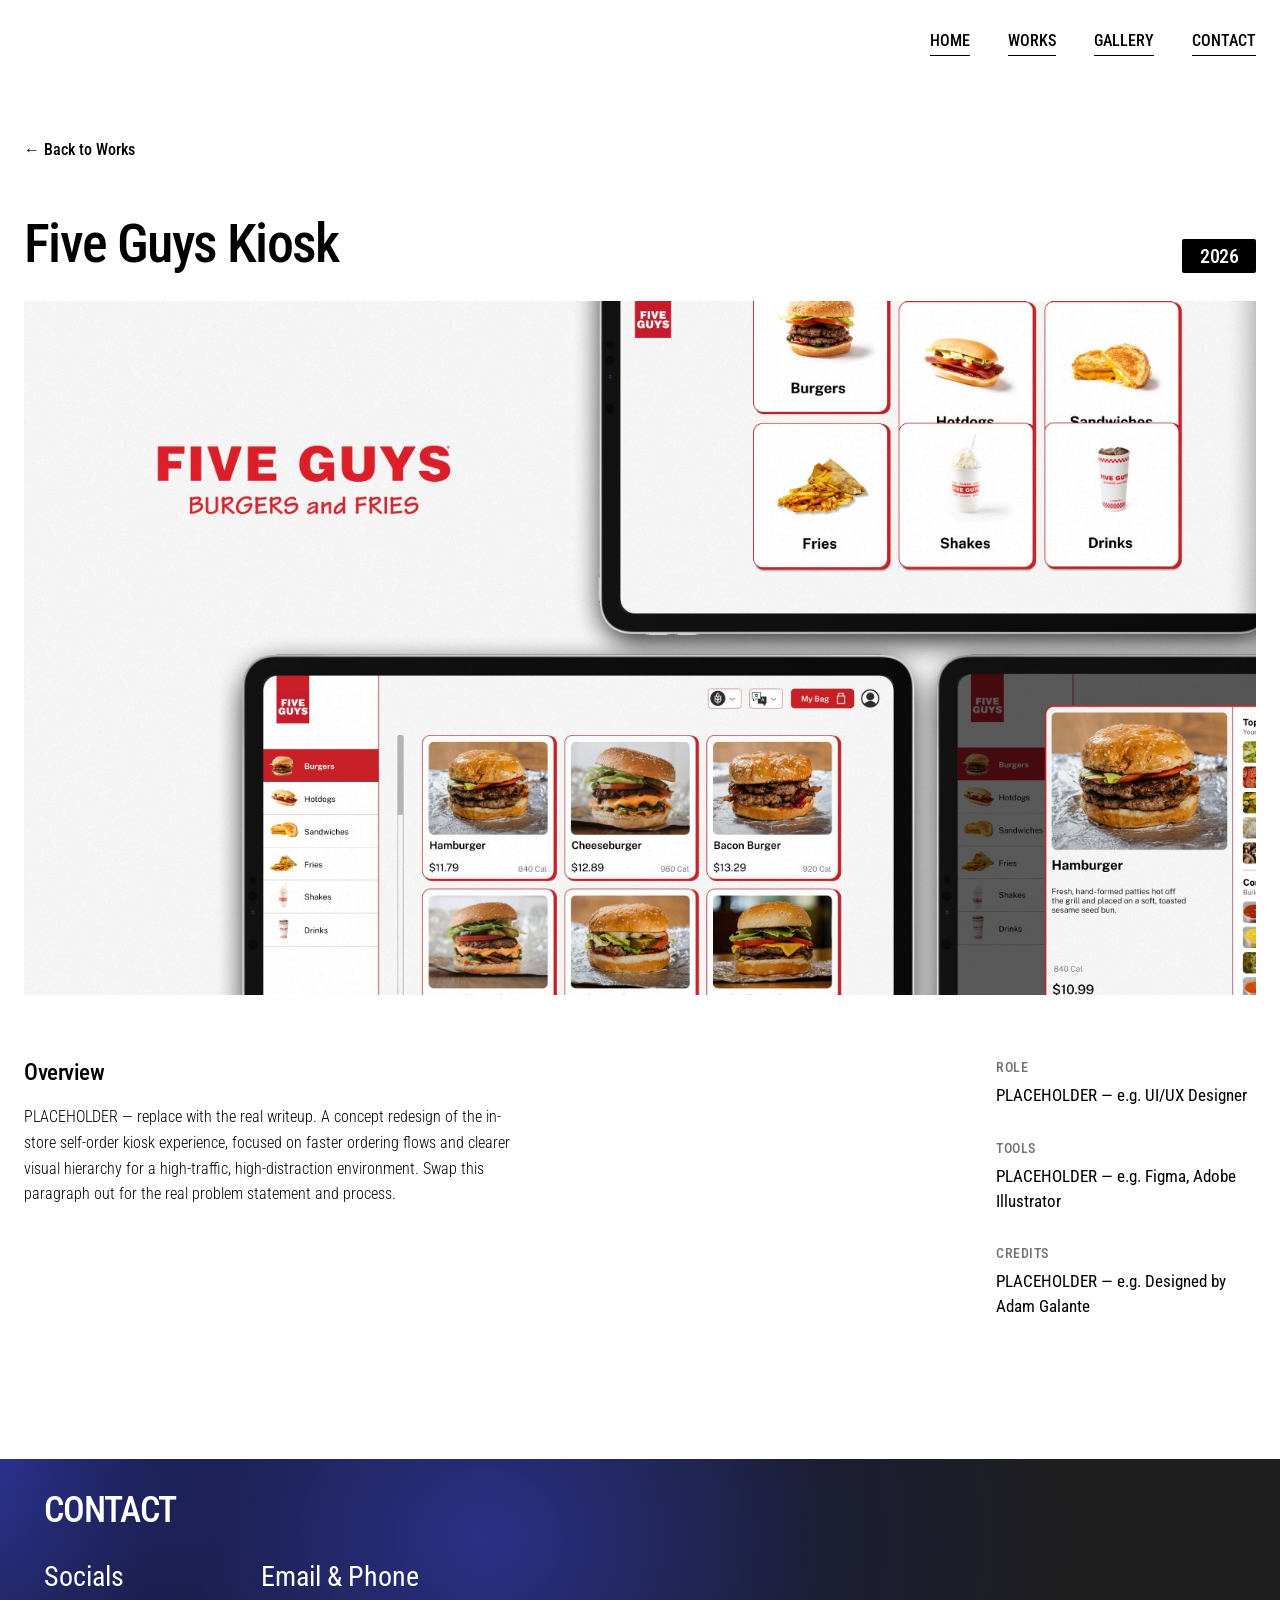
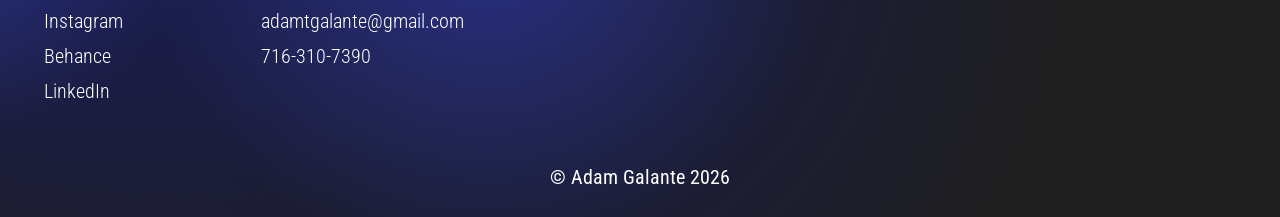
==== projects/five-guys-kiosk.html @ 669edb92 "Add individual case study pages for each project, linked from the work cards" ====
<!DOCTYPE html>
<html lang="en">
<head>
<meta charset="UTF-8">
<meta name="viewport" content="width=device-width, initial-scale=1.0">
<title>Five Guys Kiosk — Adam Galante</title>
<meta name="description" content="A self-order kiosk interface concept for Five Guys by Adam Galante.">
<link rel="stylesheet" href="../assets/css/project.css">
</head>
<body>

<nav class="site-nav" id="siteNav">
  <ul>
    <li><a href="../index.html#home">Home</a></li>
    <li><a href="../index.html#works">Works</a></li>
    <li><a href="../index.html#gallery">Gallery</a></li>
    <li><a href="../index.html#contact">Contact</a></li>
  </ul>
</nav>

<main class="project">
  <div class="project-inner">

    <a class="project-back" href="../index.html#works">&larr; Back to Works</a>

    <header class="project-head">
      <h1 class="project-title">Five Guys Kiosk</h1>
      <span class="project-year">2026</span>
    </header>

    <div class="project-hero">
      <img src="../assets/images/five-guys-kiosk.jpg" alt="Five Guys ordering kiosk interface" width="1604" height="902">
    </div>

    <div class="project-body">
      <section class="project-col project-col--main">
        <h2>Overview</h2>
        <p>PLACEHOLDER — replace with the real writeup. A concept redesign of the in-store self-order kiosk experience, focused on faster ordering flows and clearer visual hierarchy for a high-traffic, high-distraction environment. Swap this paragraph out for the real problem statement and process.</p>
      </section>
      <aside class="project-col project-col--side">
        <div class="project-fact">
          <h3>Role</h3>
          <p>PLACEHOLDER — e.g. UI/UX Designer</p>
        </div>
        <div class="project-fact">
          <h3>Tools</h3>
          <p>PLACEHOLDER — e.g. Figma, Adobe Illustrator</p>
        </div>
        <div class="project-fact">
          <h3>Credits</h3>
          <p>PLACEHOLDER — e.g. Designed by Adam Galante</p>
        </div>
      </aside>
    </div>

  </div>
</main>

<!-- ---------------- CONTACT ---------------- -->
<footer class="footer" id="contact">
  <div class="footer-inner">
    <h2>CONTACT</h2>
    <div class="footer-cols">
      <div class="footer-col">
        <h3>Socials</h3>
        <ul>
          <li><a href="#" target="_blank" rel="noopener">Instagram</a></li>
          <li><a href="#" target="_blank" rel="noopener">Behance</a></li>
          <li><a href="#" target="_blank" rel="noopener">LinkedIn</a></li>
        </ul>
      </div>
      <div class="footer-col">
        <h3>Email &amp; Phone</h3>
        <ul>
          <li><a href="mailto:adamtgalante@gmail.com">adamtgalante@gmail.com</a></li>
          <li><a href="tel:+17163107390">716-310-7390</a></li>
        </ul>
      </div>
    </div>
    <p class="footer-copy">© Adam Galante 2026</p>
  </div>
</footer>

</body>
</html>
---- assets/css/project.css ----
/* Roboto Condensed, self-hosted (no external requests, works offline) */
@font-face{
  font-family:"Roboto Condensed";font-style:normal;font-weight:300;font-display:swap;
  src:url("../fonts/roboto-condensed-latin-300-normal.woff2") format("woff2");
}
@font-face{
  font-family:"Roboto Condensed";font-style:normal;font-weight:400;font-display:swap;
  src:url("../fonts/roboto-condensed-latin-400-normal.woff2") format("woff2");
}
@font-face{
  font-family:"Roboto Condensed";font-style:italic;font-weight:400;font-display:swap;
  src:url("../fonts/roboto-condensed-latin-400-italic.woff2") format("woff2");
}
@font-face{
  font-family:"Roboto Condensed";font-style:normal;font-weight:500;font-display:swap;
  src:url("../fonts/roboto-condensed-latin-500-normal.woff2") format("woff2");
}

/* ============================================================
   Adam Galante — Portfolio V2 — PROJECT PAGES
   Shares the homepage's tokens, nav and footer styling, but
   deliberately skips the scroll-scrubbed reveal/z-space machinery
   in index.html — a single case study page doesn't need it, just
   a calm fade-in on load.
   ============================================================ */

:root{
  --canvas:1440px;
  --gutter:24px;
  --content:1392px;
  --black:#000000;
  --white:#ffffff;
  --ink:#000000;
  --footer-base:#1f1f1f;
}

*{box-sizing:border-box;}
html{scroll-behavior:smooth;}
body{
  margin:0;
  background:var(--white);
  color:var(--ink);
  font-family:"Roboto Condensed","Arial Narrow",Arial,sans-serif;
  font-weight:400;
  -webkit-font-smoothing:antialiased;
}
img{display:block;max-width:100%;}
a{color:inherit;text-decoration:none;}

/* ============================================================
   NAV — same fixed nav as the homepage, but always dark text:
   project pages are white top-to-bottom, so there's no light/dark
   backdrop to invert against.
   ============================================================ */
.site-nav{
  position:fixed;
  top:0;left:0;right:0;
  z-index:120;
  display:flex;
  justify-content:flex-end;
  padding:33px var(--gutter) 0;
}
.site-nav ul{
  display:flex;
  gap:38px;
  list-style:none;
  margin:0;padding:0;
}
.site-nav a{
  display:block;
  font-size:16px;
  font-weight:500;
  line-height:1;
  text-transform:uppercase;
  color:var(--ink);
  padding-bottom:6px;
  border-bottom:1px solid currentColor;
  transition:opacity .2s ease;
}
.site-nav a:hover{opacity:.65;}

/* ============================================================
   PROJECT — the case study layout itself
   ============================================================ */
.project{
  max-width:var(--canvas);
  margin:0 auto;
  padding:140px var(--gutter) 0;
}
.project-inner{max-width:var(--content);margin:0 auto;}

.project-back{
  display:inline-flex;
  align-items:center;
  gap:8px;
  font-size:16px;
  font-weight:500;
  margin-bottom:56px;
  opacity:.7;
  transition:opacity .2s ease;
}
.project-back:hover{opacity:1;}

.project-head{
  display:flex;
  align-items:flex-end;
  justify-content:space-between;
  gap:24px;
  margin-bottom:28px;
}
.project-title{
  margin:0;
  font-size:clamp(32px,4.2vw,60px);
  font-weight:500;
  letter-spacing:-.03em;
  line-height:1.08;
}
.project-year{
  flex:none;
  display:inline-flex;
  align-items:center;
  justify-content:center;
  min-width:72px;
  height:34px;
  padding:0 18px;
  border-radius:2px;
  background:var(--black);
  color:var(--white);
  font-size:20px;
  font-weight:500;
  letter-spacing:-.03em;
  line-height:1;
}

.project-hero{
  position:relative;
  aspect-ratio:802 / 452;
  overflow:hidden;
  background:#d8d8d8;
  margin-bottom:64px;
}
.project-hero img{width:100%;height:100%;object-fit:cover;}

.project-body{
  display:flex;
  gap:80px;
  padding-bottom:140px;
}
.project-col--main{flex:1 1 auto;min-width:0;}
.project-col--main h2{
  margin:0 0 18px;
  font-size:clamp(20px,1.8vw,26px);
  font-weight:500;
  letter-spacing:-.02em;
}
.project-col--main p{
  margin:0;
  font-size:clamp(16px,1.25vw,19px);
  font-weight:300;
  line-height:1.6;
  max-width:62ch;
}
.project-col--side{
  flex:none;
  width:260px;
  display:flex;
  flex-direction:column;
  gap:32px;
}
.project-fact h3{
  margin:0 0 8px;
  font-size:14px;
  font-weight:500;
  text-transform:uppercase;
  letter-spacing:.04em;
  opacity:.55;
}
.project-fact p{
  margin:0;
  font-size:17px;
  font-weight:400;
  line-height:1.45;
}

/* calm fade-up on load, not the homepage's scroll-scrubbed system —
   a single static page doesn't need scroll-driven motion */
.project-back,.project-head,.project-hero,.project-body{
  opacity:0;
  animation:projectIn .7s cubic-bezier(.16,.84,.44,1) forwards;
}
.project-back{animation-delay:.05s;}
.project-head{animation-delay:.12s;}
.project-hero{animation-delay:.18s;}
.project-body{animation-delay:.26s;}
@keyframes projectIn{
  from{opacity:0;transform:translateY(18px);}
  to{opacity:1;transform:translateY(0);}
}
@media (prefers-reduced-motion:reduce){
  .project-back,.project-head,.project-hero,.project-body{
    animation:none;opacity:1;
  }
}

/* ============================================================
   FOOTER — identical to the homepage's
   ============================================================ */
.footer{
  position:relative;
  overflow:hidden;
  min-height:358px;
  background:var(--footer-base);
  color:var(--white);
}
.footer::before{
  content:"";
  position:absolute;
  inset:0;
  background:
    radial-gradient(60% 200% at 38% 22%,
      rgba(45,55,175,.72) 0%, rgba(21,26,90,.34) 45%, rgba(0,0,0,0) 78%),
    radial-gradient(52% 170% at -5% 0%,
      rgba(52,64,196,.85) 0%, rgba(24,29,102,.40) 45%, rgba(0,0,0,0) 80%);
}
.footer-inner{
  position:relative;
  max-width:var(--canvas);
  margin:0 auto;
  padding:31px 44px 27px;
}
.footer h2{
  margin:0 0 29px;
  font-size:clamp(28px,2.78vw,40px);
  font-weight:500;
  letter-spacing:-.03em;
  line-height:1.175;
}
.footer-cols{
  display:flex;
  gap:0;
  margin-bottom:57px;
}
.footer-col{width:217px;}
.footer-col:last-child{width:auto;}
.footer-col h3{
  margin:0 0 10px;
  font-size:clamp(22px,2.22vw,32px);
  font-weight:400;
  line-height:1.19;
}
.footer-col ul{list-style:none;margin:0;padding:0;}
.footer-col li{
  font-size:20px;
  font-weight:300;
  line-height:35px;
}
.footer-col a{transition:opacity .2s ease;}
.footer-col a:hover{opacity:.65;}
.footer-copy{
  margin:0;
  text-align:center;
  font-size:20px;
  font-weight:400;
  line-height:1.15;
}

@media (max-width:900px){
  .project{padding-top:110px;}
  .project-body{flex-direction:column;gap:36px;padding-bottom:80px;}
  .project-col--side{width:auto;flex-direction:row;flex-wrap:wrap;gap:24px 40px;}
  .site-nav{padding:20px 16px 0;}
  .site-nav ul{gap:20px;}
  .site-nav a{font-size:12px;padding-bottom:4px;}
  .footer-inner{padding:28px 20px 24px;}
  .footer-cols{flex-wrap:wrap;gap:32px;margin-bottom:36px;}
  .footer-col,.footer-col:last-child{width:auto;}
  .footer-col li{font-size:17px;line-height:30px;}
  .footer-copy{font-size:16px;}
}
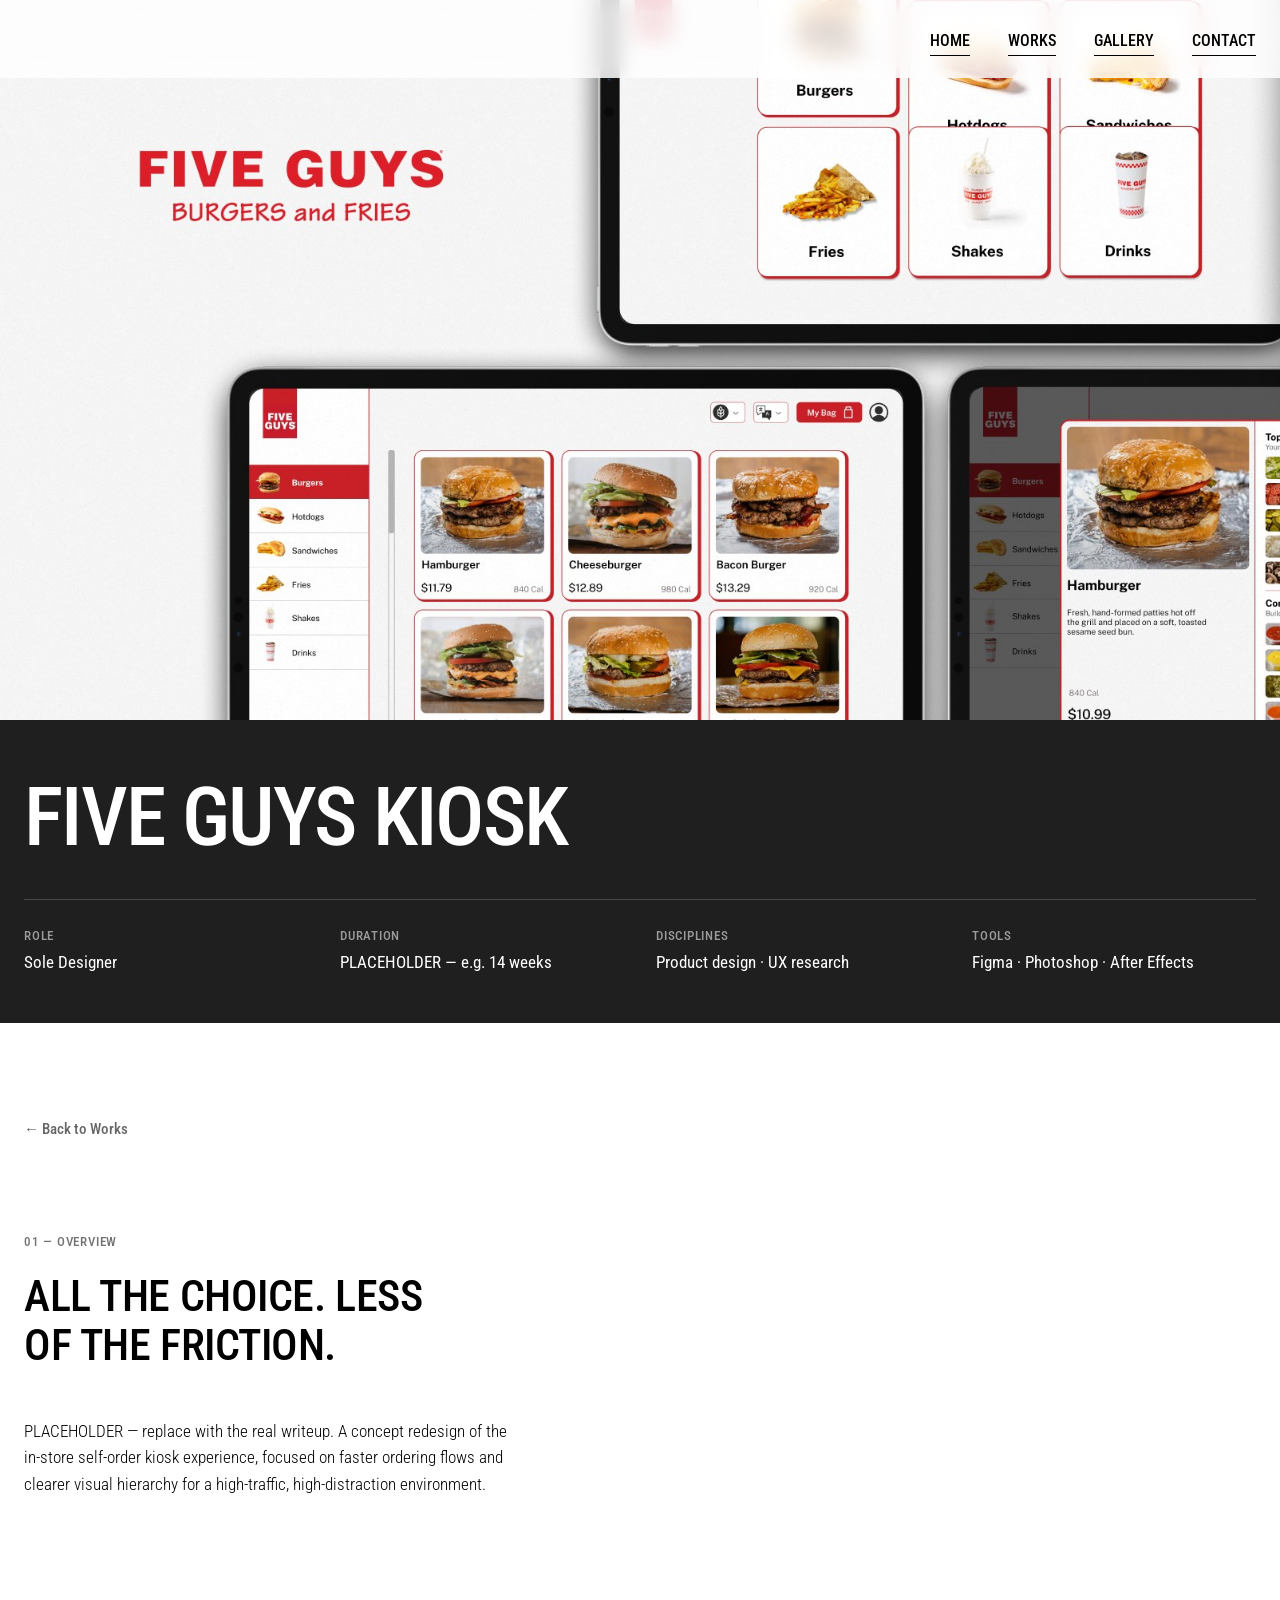
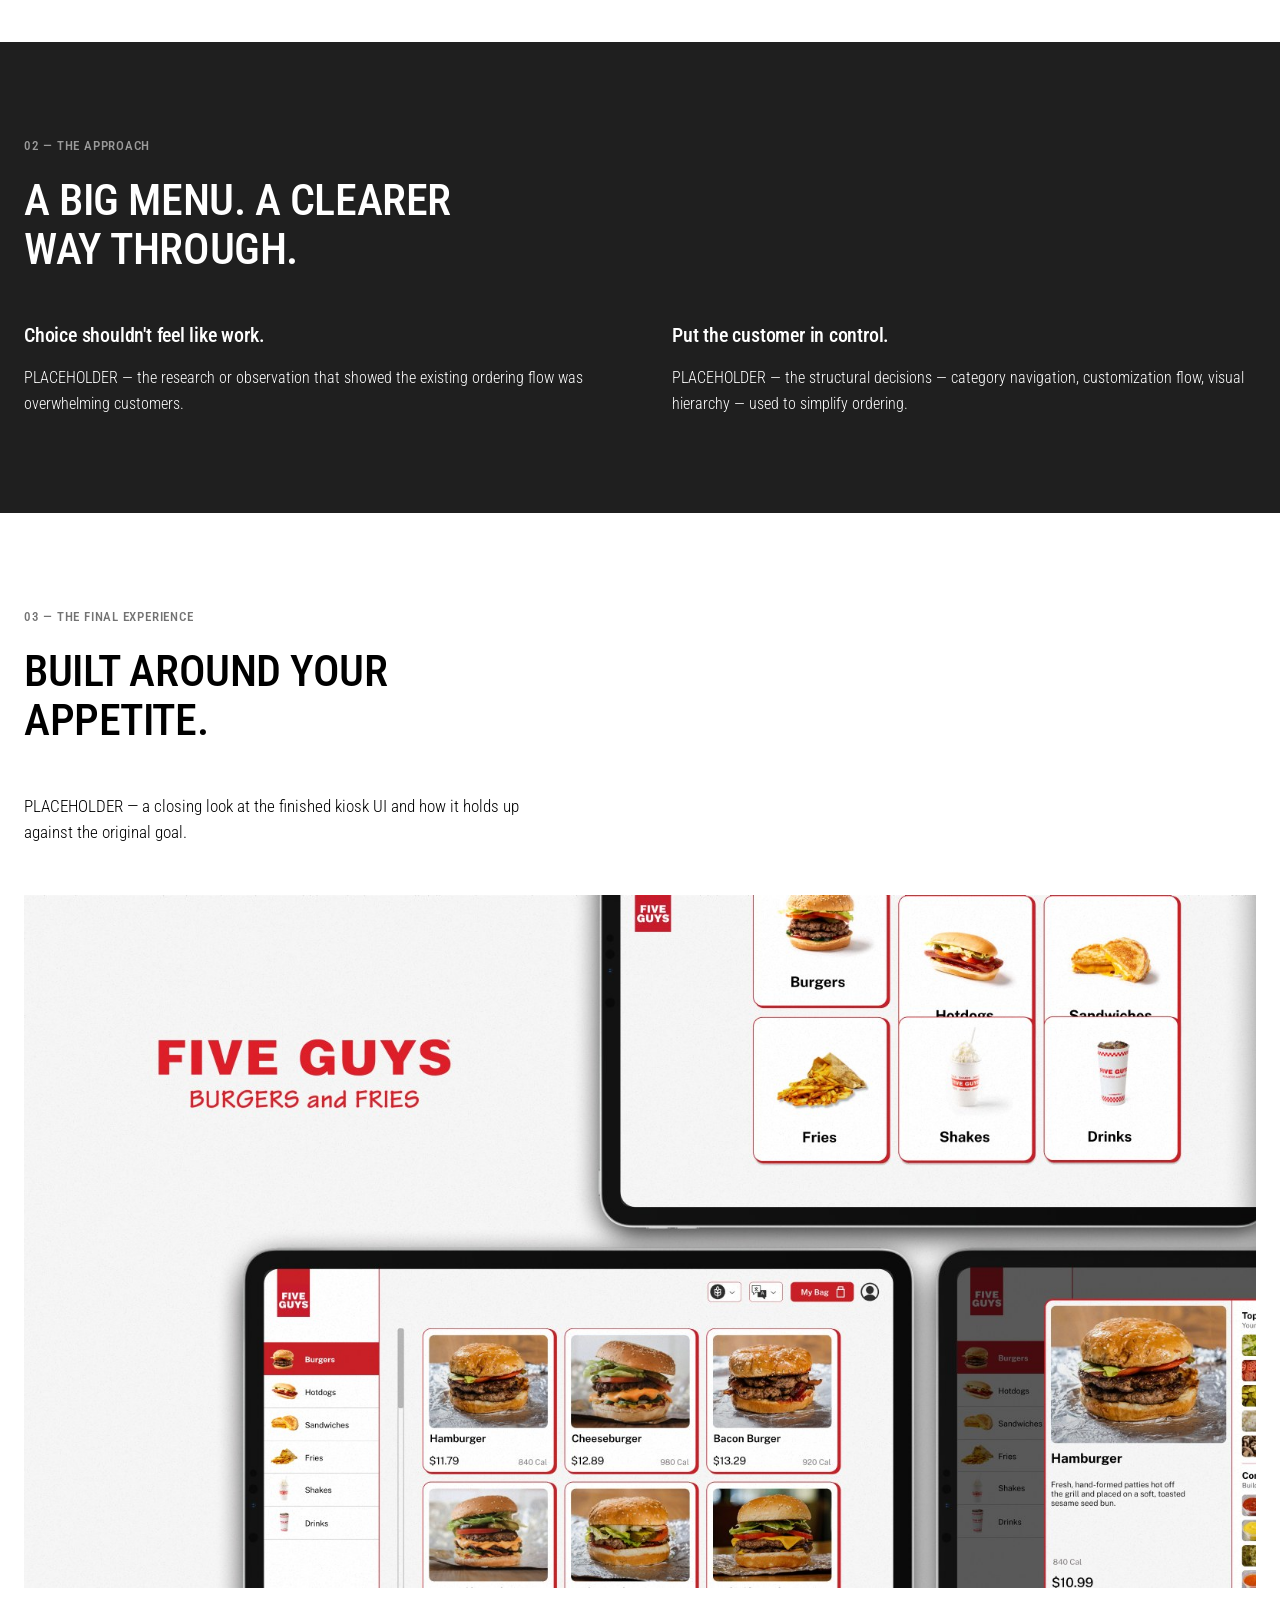
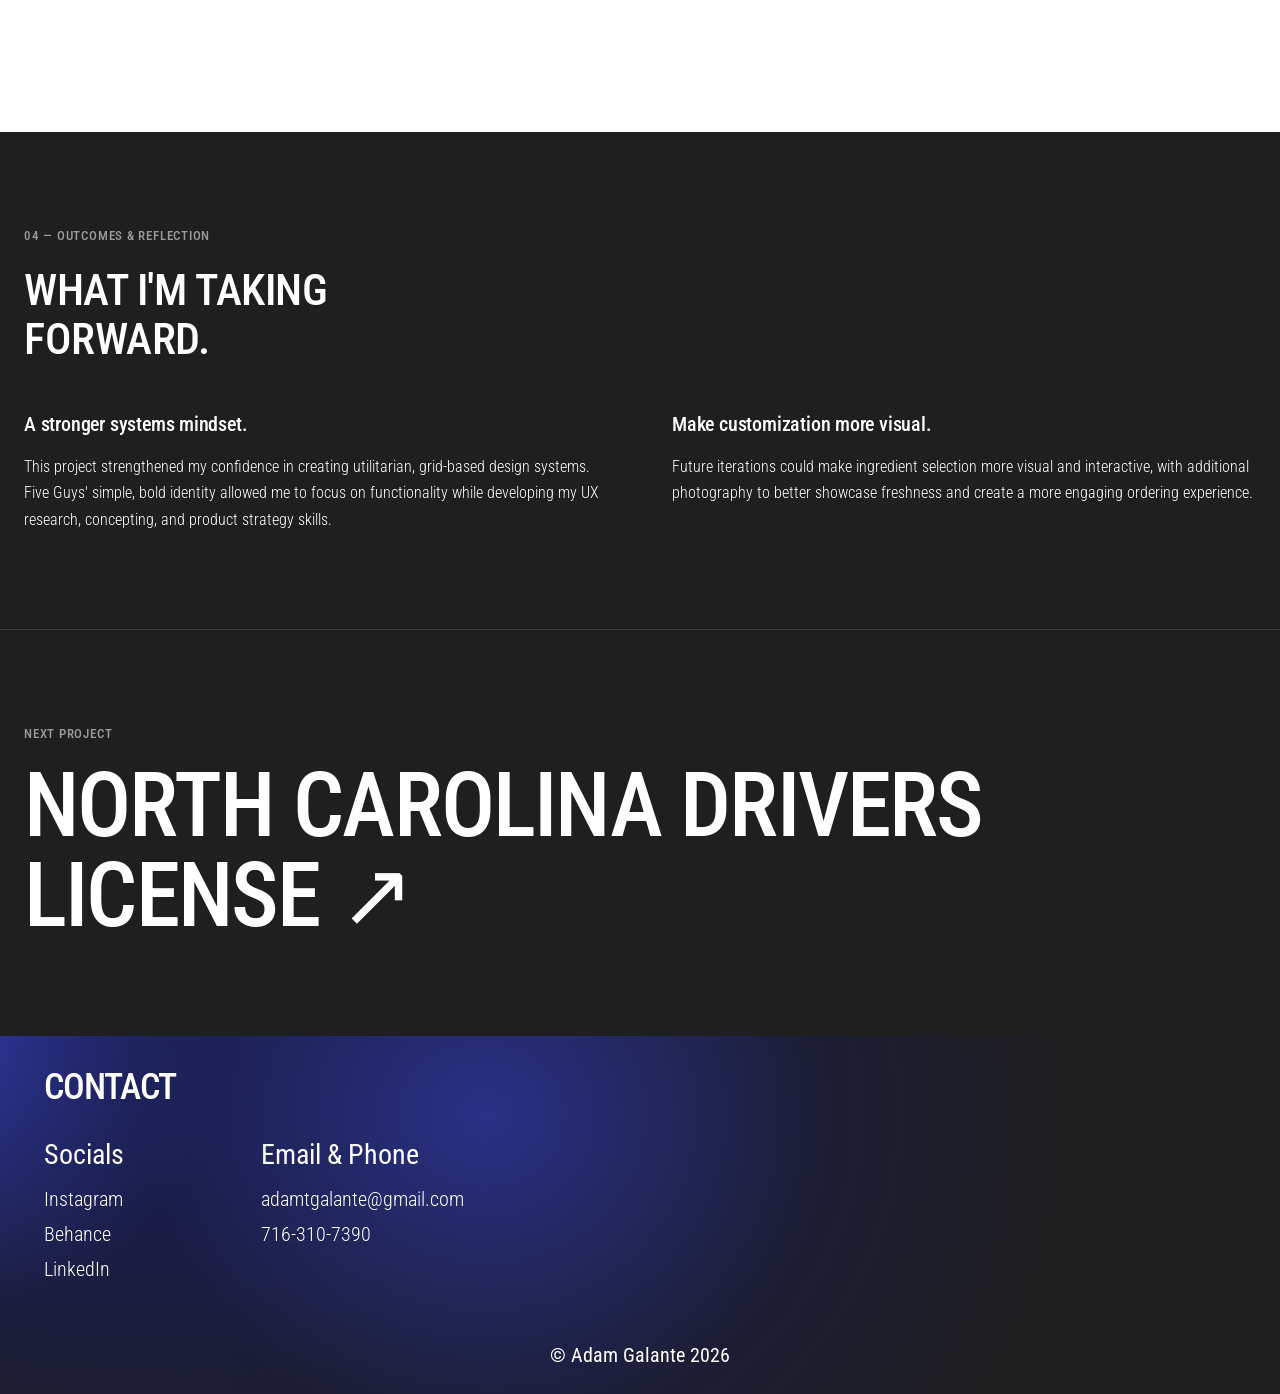
==== commit 27a2203e: "Redesign project case-study pages from Figma reference frames Combine the full-bleed image-into-dark" ====
--- a/projects/five-guys-kiosk.html
+++ b/projects/five-guys-kiosk.html
@@ -18,42 +18,90 @@
   </ul>
 </nav>
 
-<main class="project">
-  <div class="project-inner">
+<main>
 
-    <a class="project-back" href="../index.html#works">&larr; Back to Works</a>
+  <div class="project-open-media">
+    <img src="../assets/images/five-guys-kiosk.jpg" alt="Five Guys ordering kiosk interface" width="1604" height="902">
+  </div>
 
-    <header class="project-head">
+  <div class="project-open-band">
+    <div class="project-open-inner">
       <h1 class="project-title">Five Guys Kiosk</h1>
-      <span class="project-year">2026</span>
-    </header>
+      <div class="project-facts">
+        <div class="project-fact"><h3>Role</h3><p>Sole Designer</p></div>
+        <div class="project-fact"><h3>Duration</h3><p>PLACEHOLDER — e.g. 14 weeks</p></div>
+        <div class="project-fact"><h3>Disciplines</h3><p>Product design · UX research</p></div>
+        <div class="project-fact"><h3>Tools</h3><p>Figma · Photoshop · After Effects</p></div>
+      </div>
+    </div>
+  </div>
 
-    <div class="project-hero">
-      <img src="../assets/images/five-guys-kiosk.jpg" alt="Five Guys ordering kiosk interface" width="1604" height="902">
+  <section class="project-section">
+    <div class="project-section-inner">
+      <a class="project-back" href="../index.html#works">&larr; Back to Works</a>
     </div>
+  </section>
 
-    <div class="project-body">
-      <section class="project-col project-col--main">
-        <h2>Overview</h2>
-        <p>PLACEHOLDER — replace with the real writeup. A concept redesign of the in-store self-order kiosk experience, focused on faster ordering flows and clearer visual hierarchy for a high-traffic, high-distraction environment. Swap this paragraph out for the real problem statement and process.</p>
-      </section>
-      <aside class="project-col project-col--side">
-        <div class="project-fact">
-          <h3>Role</h3>
-          <p>PLACEHOLDER — e.g. UI/UX Designer</p>
+  <section class="project-section" style="padding-top:0;">
+    <div class="project-section-inner">
+      <span class="project-label">01 — Overview</span>
+      <h2 class="project-heading">ALL THE CHOICE. LESS OF THE FRICTION.</h2>
+      <p class="project-lede">PLACEHOLDER — replace with the real writeup. A concept redesign of the in-store self-order kiosk experience, focused on faster ordering flows and clearer visual hierarchy for a high-traffic, high-distraction environment.</p>
+    </div>
+  </section>
+
+  <section class="project-section project-section--dark">
+    <div class="project-section-inner">
+      <span class="project-label">02 — The Approach</span>
+      <h2 class="project-heading">A BIG MENU. A CLEARER WAY THROUGH.</h2>
+      <div class="project-twocol">
+        <div>
+          <h3>Choice shouldn't feel like work.</h3>
+          <p>PLACEHOLDER — the research or observation that showed the existing ordering flow was overwhelming customers.</p>
         </div>
-        <div class="project-fact">
-          <h3>Tools</h3>
-          <p>PLACEHOLDER — e.g. Figma, Adobe Illustrator</p>
+        <div>
+          <h3>Put the customer in control.</h3>
+          <p>PLACEHOLDER — the structural decisions — category navigation, customization flow, visual hierarchy — used to simplify ordering.</p>
         </div>
-        <div class="project-fact">
-          <h3>Credits</h3>
-          <p>PLACEHOLDER — e.g. Designed by Adam Galante</p>
+      </div>
+    </div>
+  </section>
+
+  <section class="project-section">
+    <div class="project-section-inner">
+      <span class="project-label">03 — The Final Experience</span>
+      <h2 class="project-heading">BUILT AROUND YOUR APPETITE.</h2>
+      <p class="project-lede">PLACEHOLDER — a closing look at the finished kiosk UI and how it holds up against the original goal.</p>
+      <div class="project-media">
+        <img src="../assets/images/five-guys-kiosk.jpg" alt="Five Guys ordering kiosk interface" width="1604" height="902" loading="lazy">
+      </div>
+    </div>
+  </section>
+
+  <section class="project-section project-section--dark">
+    <div class="project-section-inner">
+      <span class="project-label">04 — Outcomes &amp; Reflection</span>
+      <h2 class="project-heading">WHAT I'M TAKING FORWARD.</h2>
+      <div class="project-twocol">
+        <div>
+          <h3>A stronger systems mindset.</h3>
+          <p>This project strengthened my confidence in creating utilitarian, grid-based design systems. Five Guys' simple, bold identity allowed me to focus on functionality while developing my UX research, concepting, and product strategy skills.</p>
         </div>
-      </aside>
+        <div>
+          <h3>Make customization more visual.</h3>
+          <p>Future iterations could make ingredient selection more visual and interactive, with additional photography to better showcase freshness and create a more engaging ordering experience.</p>
+        </div>
+      </div>
     </div>
+  </section>
 
-  </div>
+  <a class="project-next" href="nc-drivers-license.html">
+    <div class="project-next-inner">
+      <span class="project-next-label">Next Project</span>
+      <h2 class="project-next-title">North Carolina Drivers License</h2>
+    </div>
+  </a>
+
 </main>
 
 <!-- ---------------- CONTACT ---------------- -->
--- a/assets/css/project.css
+++ b/assets/css/project.css
@@ -18,10 +18,19 @@
 
 /* ============================================================
    Adam Galante — Portfolio V2 — PROJECT PAGES
-   Shares the homepage's tokens, nav and footer styling, but
-   deliberately skips the scroll-scrubbed reveal/z-space machinery
-   in index.html — a single case study page doesn't need it, just
-   a calm fade-in on load.
+
+   Rebuilt from two Figma case-study frames: the full-bleed
+   image-into-dark-title-band "opening" from the "Five Guys Case
+   Study" frame, and the numbered, alternating light/dark section
+   rhythm ("01 — THE CHALLENGE", hairlines, two-column problem /
+   response, a closing "next project" link) from the
+   "Five Guys — Portfolio Case Study / Desktop" frame. Typography
+   and color stay on the homepage's own tokens (--ink/--white/
+   --footer-base, Roboto Condensed) rather than the Figma file's,
+   so these read as part of the same site instead of a pasted-in
+   template. Reserves the homepage's italic wordmark treatment for
+   the homepage alone — these use the same bold condensed upright
+   style the rest of the site already uses for work-title/work-year.
    ============================================================ */
 
 :root{
@@ -48,9 +57,9 @@
 a{color:inherit;text-decoration:none;}
 
 /* ============================================================
-   NAV — same fixed nav as the homepage, but always dark text:
-   project pages are white top-to-bottom, so there's no light/dark
-   backdrop to invert against.
+   NAV — same fixed nav as the homepage. A frosted backdrop keeps
+   it legible over the full-bleed opening image, whatever's in it,
+   without needing to invert per-page.
    ============================================================ */
 .site-nav{
   position:fixed;
@@ -58,7 +67,10 @@
   z-index:120;
   display:flex;
   justify-content:flex-end;
-  padding:33px var(--gutter) 0;
+  padding:33px var(--gutter) 22px;
+  background:rgba(255,255,255,.82);
+  backdrop-filter:blur(10px);
+  -webkit-backdrop-filter:blur(10px);
 }
 .site-nav ul{
   display:flex;
@@ -80,126 +92,175 @@
 .site-nav a:hover{opacity:.65;}
 
 /* ============================================================
-   PROJECT — the case study layout itself
-   ============================================================ */
-.project{
-  max-width:var(--canvas);
+   OPENING — full-bleed hero image straight into a dark title +
+   facts band, no gutter, no gap between them. Borrowed from the
+   "Five Guys Case Study" frame's opening treatment.
+   ============================================================ */
+.project-open-media{
+  position:relative;
+  width:100vw;
+  margin-left:calc(-50vw + 50%);
+  aspect-ratio:1604 / 902;
+  overflow:hidden;
+  background:#d8d8d8;
+}
+.project-open-media img{width:100%;height:100%;object-fit:cover;}
+
+.project-open-band{
+  width:100vw;
+  margin-left:calc(-50vw + 50%);
+  background:var(--footer-base);
+  color:var(--white);
+  padding:56px var(--gutter) 48px;
+}
+.project-open-inner{
+  max-width:var(--content);
   margin:0 auto;
-  padding:140px var(--gutter) 0;
-}
-.project-inner{max-width:var(--content);margin:0 auto;}
+}
+.project-title{
+  margin:0 0 40px;
+  font-size:clamp(40px,6.4vw,92px);
+  font-weight:500;
+  text-transform:uppercase;
+  letter-spacing:-.02em;
+  line-height:1.02;
+}
+.project-facts{
+  display:grid;
+  grid-template-columns:repeat(4,1fr);
+  gap:24px 32px;
+  padding-top:28px;
+  border-top:1px solid rgba(255,255,255,.18);
+}
+.project-fact h3{
+  margin:0 0 8px;
+  font-size:13px;
+  font-weight:500;
+  text-transform:uppercase;
+  letter-spacing:.06em;
+  opacity:.55;
+}
+.project-fact p{
+  margin:0;
+  font-size:17px;
+  font-weight:400;
+  line-height:1.4;
+}
+
+/* ============================================================
+   SECTIONS — numbered label, big headline, hairline rule,
+   alternating white / dark backgrounds for the same editorial
+   rhythm the site already has (dark hero, white cards, dark
+   footer) rather than one flat page.
+   ============================================================ */
+.project-section{
+  padding:96px var(--gutter);
+}
+.project-section--dark{
+  background:var(--footer-base);
+  color:var(--white);
+}
+.project-section-inner{
+  max-width:var(--content);
+  margin:0 auto;
+}
+.project-label{
+  display:block;
+  margin-bottom:24px;
+  font-size:13px;
+  font-weight:500;
+  text-transform:uppercase;
+  letter-spacing:.06em;
+  opacity:.55;
+}
+.project-heading{
+  margin:0 0 48px;
+  font-size:clamp(28px,3.4vw,48px);
+  font-weight:500;
+  text-transform:uppercase;
+  letter-spacing:-.01em;
+  line-height:1.12;
+  max-width:20ch;
+}
+.project-lede{
+  margin:0 0 48px;
+  font-size:clamp(16px,1.3vw,19px);
+  font-weight:300;
+  line-height:1.6;
+  max-width:62ch;
+}
+.project-twocol{
+  display:grid;
+  grid-template-columns:1fr 1fr;
+  gap:64px;
+}
+.project-twocol h3{
+  margin:0 0 16px;
+  font-size:clamp(19px,1.6vw,24px);
+  font-weight:500;
+  letter-spacing:-.01em;
+  line-height:1.25;
+}
+.project-twocol p{
+  margin:0;
+  font-size:16px;
+  font-weight:300;
+  line-height:1.65;
+}
+
+.project-media{
+  position:relative;
+  aspect-ratio:1604 / 902;
+  overflow:hidden;
+  background:#d8d8d8;
+  margin-bottom:48px;
+}
+.project-media img{width:100%;height:100%;object-fit:cover;}
 
 .project-back{
   display:inline-flex;
   align-items:center;
   gap:8px;
-  font-size:16px;
-  font-weight:500;
-  margin-bottom:56px;
-  opacity:.7;
+  font-size:15px;
+  font-weight:500;
+  opacity:.6;
   transition:opacity .2s ease;
 }
 .project-back:hover{opacity:1;}
 
-.project-head{
-  display:flex;
-  align-items:flex-end;
-  justify-content:space-between;
-  gap:24px;
-  margin-bottom:28px;
-}
-.project-title{
-  margin:0;
-  font-size:clamp(32px,4.2vw,60px);
-  font-weight:500;
-  letter-spacing:-.03em;
-  line-height:1.08;
-}
-.project-year{
-  flex:none;
-  display:inline-flex;
-  align-items:center;
-  justify-content:center;
-  min-width:72px;
-  height:34px;
-  padding:0 18px;
-  border-radius:2px;
-  background:var(--black);
+/* ---- next project ---- */
+.project-next{
+  display:block;
+  padding:96px var(--gutter);
+  background:var(--footer-base);
   color:var(--white);
-  font-size:20px;
-  font-weight:500;
-  letter-spacing:-.03em;
+  border-top:1px solid rgba(255,255,255,.14);
+  transition:opacity .2s ease;
+}
+.project-next:hover{opacity:.85;}
+.project-next-inner{
+  max-width:var(--content);
+  margin:0 auto;
+}
+.project-next-label{
+  display:block;
+  margin-bottom:20px;
+  font-size:13px;
+  font-weight:500;
+  text-transform:uppercase;
+  letter-spacing:.06em;
+  opacity:.55;
+}
+.project-next-title{
+  margin:0;
+  font-size:clamp(40px,7vw,100px);
+  font-weight:500;
+  text-transform:uppercase;
+  letter-spacing:-.02em;
   line-height:1;
 }
-
-.project-hero{
-  position:relative;
-  aspect-ratio:802 / 452;
-  overflow:hidden;
-  background:#d8d8d8;
-  margin-bottom:64px;
-}
-.project-hero img{width:100%;height:100%;object-fit:cover;}
-
-.project-body{
-  display:flex;
-  gap:80px;
-  padding-bottom:140px;
-}
-.project-col--main{flex:1 1 auto;min-width:0;}
-.project-col--main h2{
-  margin:0 0 18px;
-  font-size:clamp(20px,1.8vw,26px);
-  font-weight:500;
-  letter-spacing:-.02em;
-}
-.project-col--main p{
-  margin:0;
-  font-size:clamp(16px,1.25vw,19px);
-  font-weight:300;
-  line-height:1.6;
-  max-width:62ch;
-}
-.project-col--side{
-  flex:none;
-  width:260px;
-  display:flex;
-  flex-direction:column;
-  gap:32px;
-}
-.project-fact h3{
-  margin:0 0 8px;
-  font-size:14px;
-  font-weight:500;
-  text-transform:uppercase;
-  letter-spacing:.04em;
-  opacity:.55;
-}
-.project-fact p{
-  margin:0;
-  font-size:17px;
-  font-weight:400;
-  line-height:1.45;
-}
-
-/* calm fade-up on load, not the homepage's scroll-scrubbed system —
-   a single static page doesn't need scroll-driven motion */
-.project-back,.project-head,.project-hero,.project-body{
-  opacity:0;
-  animation:projectIn .7s cubic-bezier(.16,.84,.44,1) forwards;
-}
-.project-back{animation-delay:.05s;}
-.project-head{animation-delay:.12s;}
-.project-hero{animation-delay:.18s;}
-.project-body{animation-delay:.26s;}
-@keyframes projectIn{
-  from{opacity:0;transform:translateY(18px);}
-  to{opacity:1;transform:translateY(0);}
-}
-@media (prefers-reduced-motion:reduce){
-  .project-back,.project-head,.project-hero,.project-body{
-    animation:none;opacity:1;
-  }
+.project-next-title::after{
+  content:" \2197";
 }
 
 /* ============================================================
@@ -264,13 +325,31 @@
   line-height:1.15;
 }
 
+/* calm fade-up on load — a single static page doesn't need the
+   homepage's scroll-scrubbed system, just a quiet entrance */
+.project-open-media,.project-open-band{
+  opacity:0;
+  animation:projectIn .7s cubic-bezier(.16,.84,.44,1) forwards;
+}
+.project-open-band{animation-delay:.12s;}
+@keyframes projectIn{
+  from{opacity:0;transform:translateY(18px);}
+  to{opacity:1;transform:translateY(0);}
+}
+@media (prefers-reduced-motion:reduce){
+  .project-open-media,.project-open-band{animation:none;opacity:1;}
+}
+
 @media (max-width:900px){
-  .project{padding-top:110px;}
-  .project-body{flex-direction:column;gap:36px;padding-bottom:80px;}
-  .project-col--side{width:auto;flex-direction:row;flex-wrap:wrap;gap:24px 40px;}
-  .site-nav{padding:20px 16px 0;}
+  .site-nav{padding:20px 16px 14px;}
   .site-nav ul{gap:20px;}
   .site-nav a{font-size:12px;padding-bottom:4px;}
+  .project-open-band{padding:36px 16px 32px;}
+  .project-title{margin-bottom:28px;}
+  .project-facts{grid-template-columns:1fr 1fr;gap:22px 20px;}
+  .project-section{padding:64px 16px;}
+  .project-twocol{grid-template-columns:1fr;gap:36px;}
+  .project-next{padding:64px 16px;}
   .footer-inner{padding:28px 20px 24px;}
   .footer-cols{flex-wrap:wrap;gap:32px;margin-bottom:36px;}
   .footer-col,.footer-col:last-child{width:auto;}
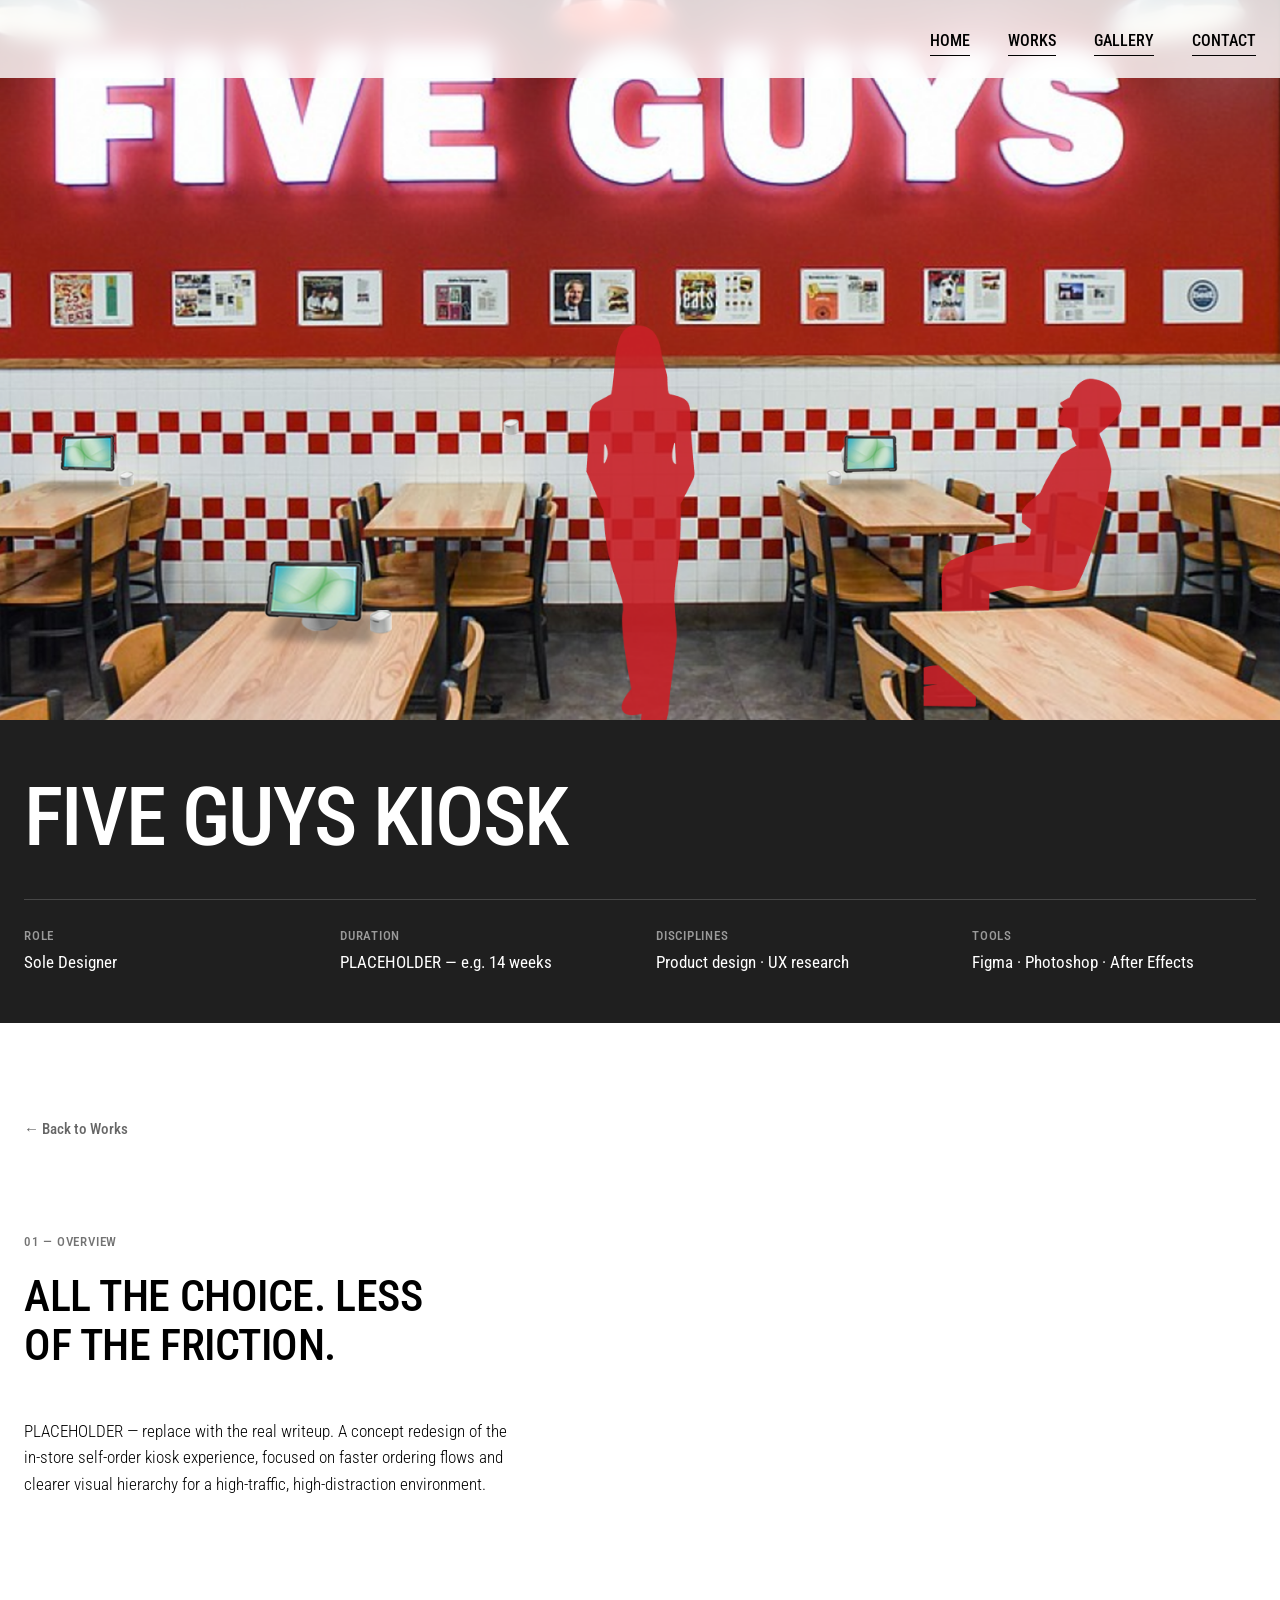
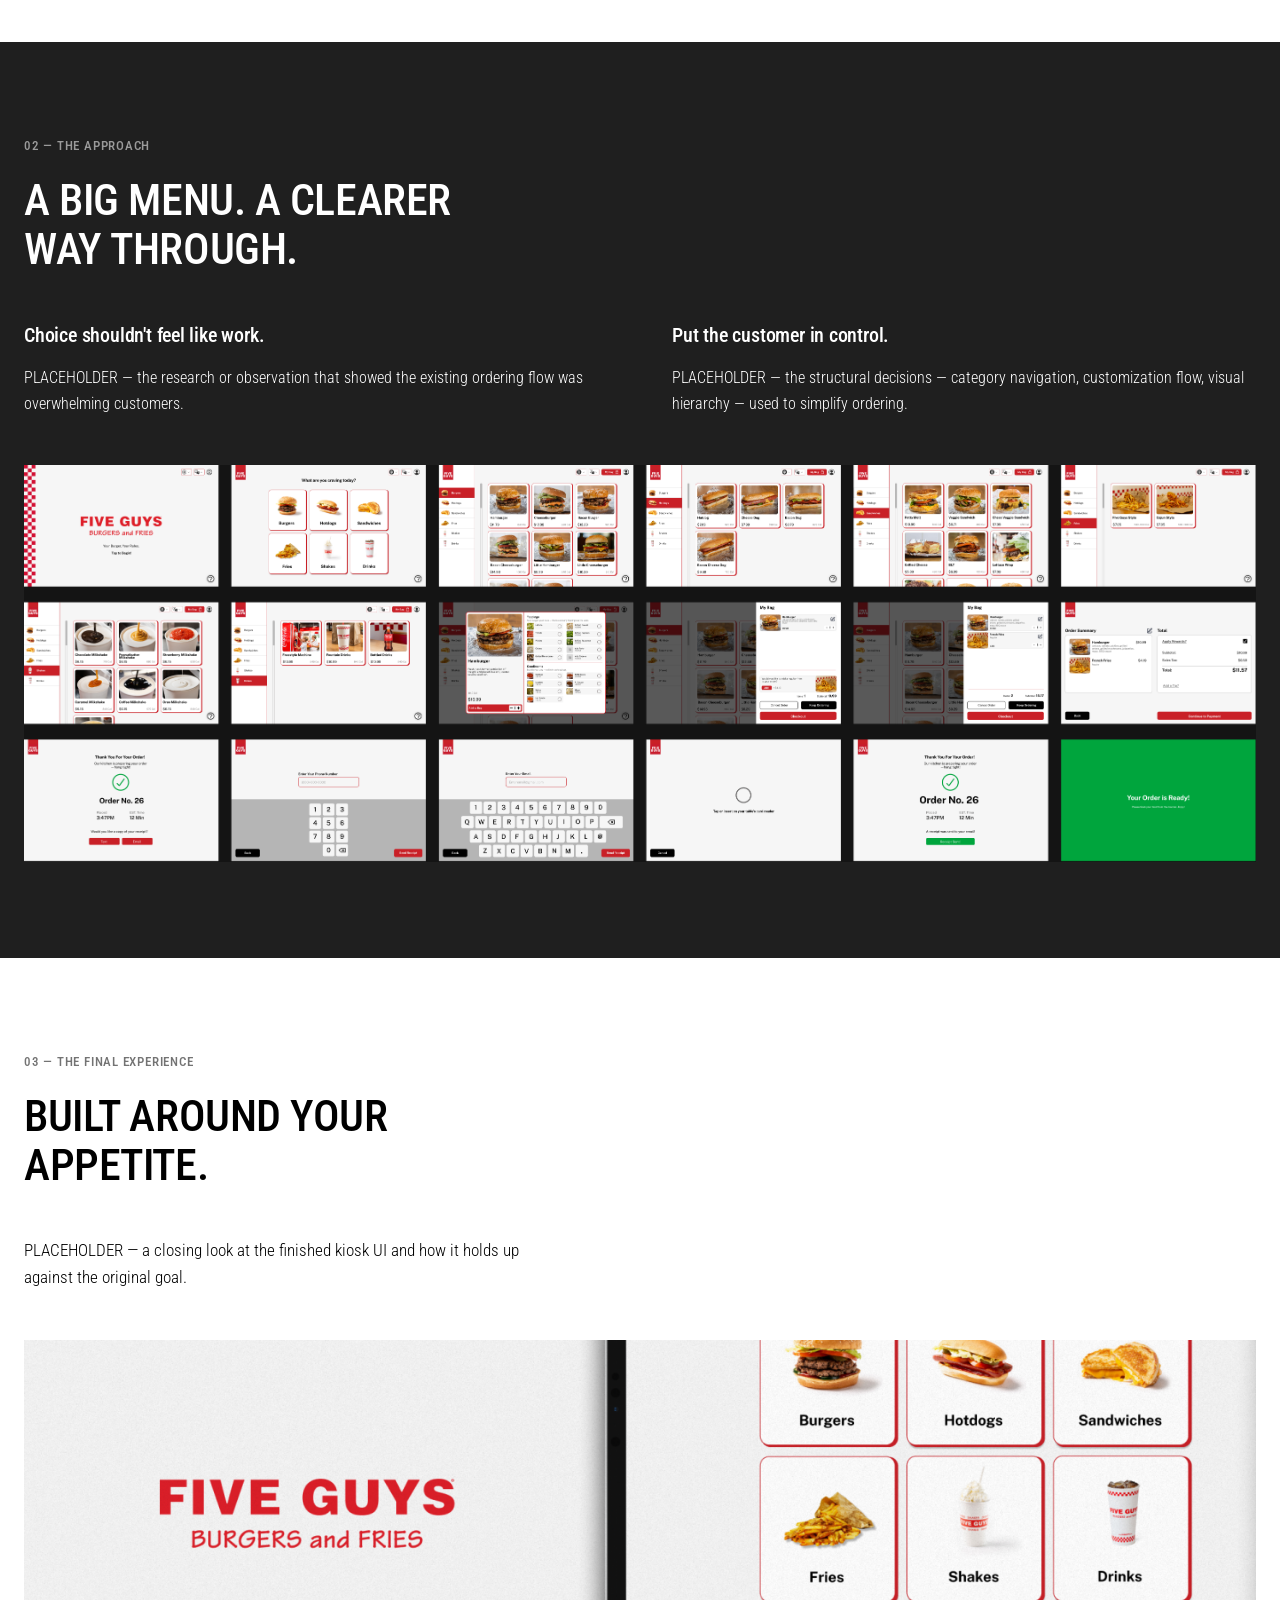
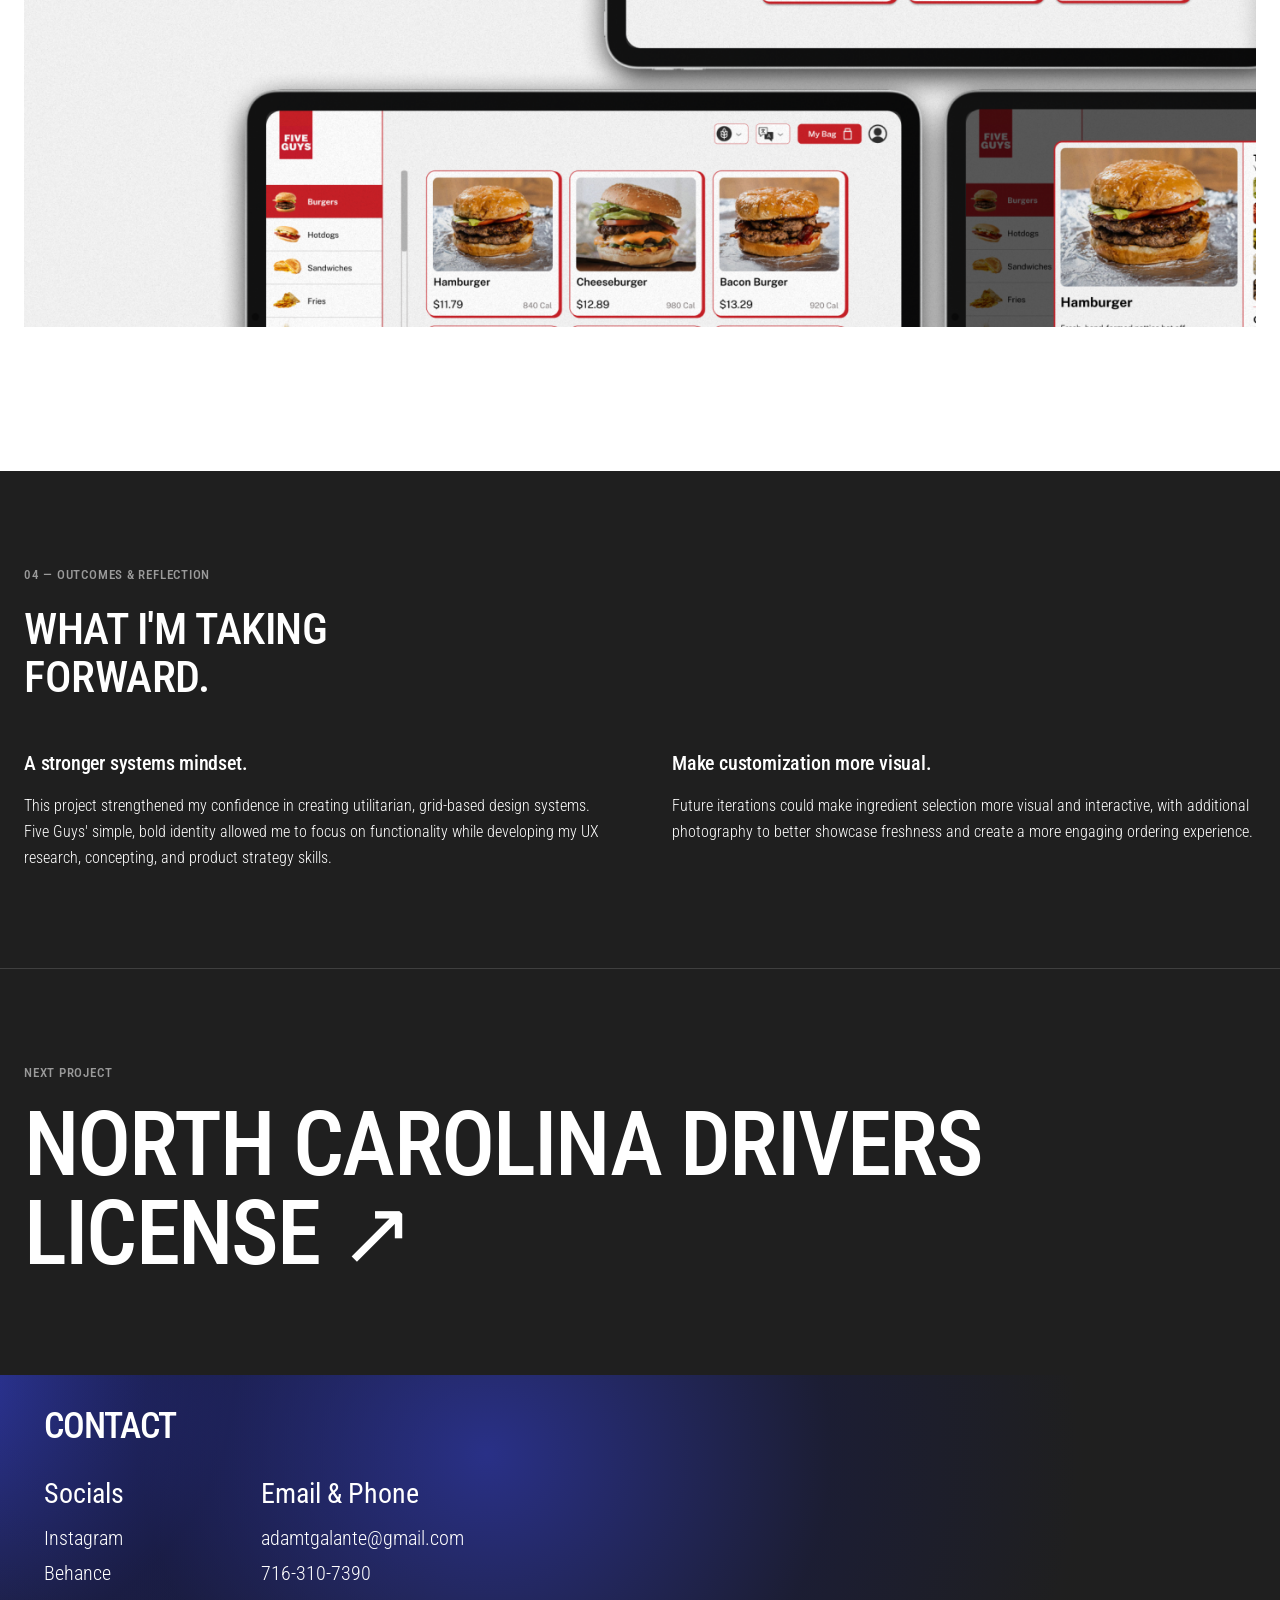
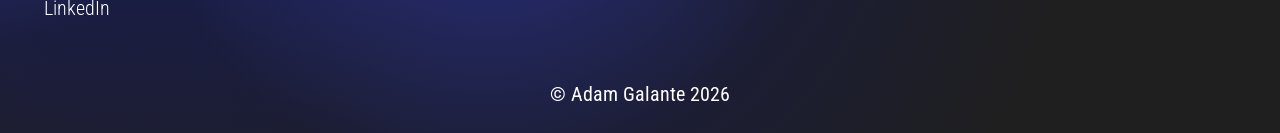
==== commit ccdf0f5f: "Replace placeholder imagery on Five Guys Kiosk and True Detective pages Swap the repeated single thu" ====
--- a/projects/five-guys-kiosk.html
+++ b/projects/five-guys-kiosk.html
@@ -21,7 +21,7 @@
 <main>
 
   <div class="project-open-media">
-    <img src="../assets/images/five-guys-kiosk.jpg" alt="Five Guys ordering kiosk interface" width="1604" height="902">
+    <img src="../assets/images/five-guys-kiosk-hero.png" alt="Five Guys dining room with self-order kiosks on the tables" width="1616" height="909">
   </div>
 
   <div class="project-open-band">
@@ -64,6 +64,9 @@
           <p>PLACEHOLDER — the structural decisions — category navigation, customization flow, visual hierarchy — used to simplify ordering.</p>
         </div>
       </div>
+      <div class="project-media project-media--wide project-media--dark">
+        <img src="../assets/images/five-guys-kiosk-process.png" alt="Full ordering flow across the Five Guys kiosk screens, from category select to payment" width="2777" height="894" loading="lazy">
+      </div>
     </div>
   </section>
 
@@ -72,8 +75,8 @@
       <span class="project-label">03 — The Final Experience</span>
       <h2 class="project-heading">BUILT AROUND YOUR APPETITE.</h2>
       <p class="project-lede">PLACEHOLDER — a closing look at the finished kiosk UI and how it holds up against the original goal.</p>
-      <div class="project-media">
-        <img src="../assets/images/five-guys-kiosk.jpg" alt="Five Guys ordering kiosk interface" width="1604" height="902" loading="lazy">
+      <div class="project-media" style="aspect-ratio:2880/1372;">
+        <img src="../assets/images/five-guys-kiosk-final.png" alt="Five Guys Burgers and Fries kiosk UI shown next to the wordmark" width="2880" height="1372" loading="lazy">
       </div>
     </div>
   </section>
--- a/assets/css/project.css
+++ b/assets/css/project.css
@@ -216,6 +216,15 @@
   margin-bottom:48px;
 }
 .project-media img{width:100%;height:100%;object-fit:cover;}
+
+/* a secondary, wider supporting image inside a two-column section
+   (e.g. a full UI-flow strip under the Approach copy) */
+.project-media--wide{
+  aspect-ratio:2777 / 894;
+  margin-top:48px;
+  margin-bottom:0;
+}
+.project-media--dark{background:#141414;}
 
 .project-back{
   display:inline-flex;
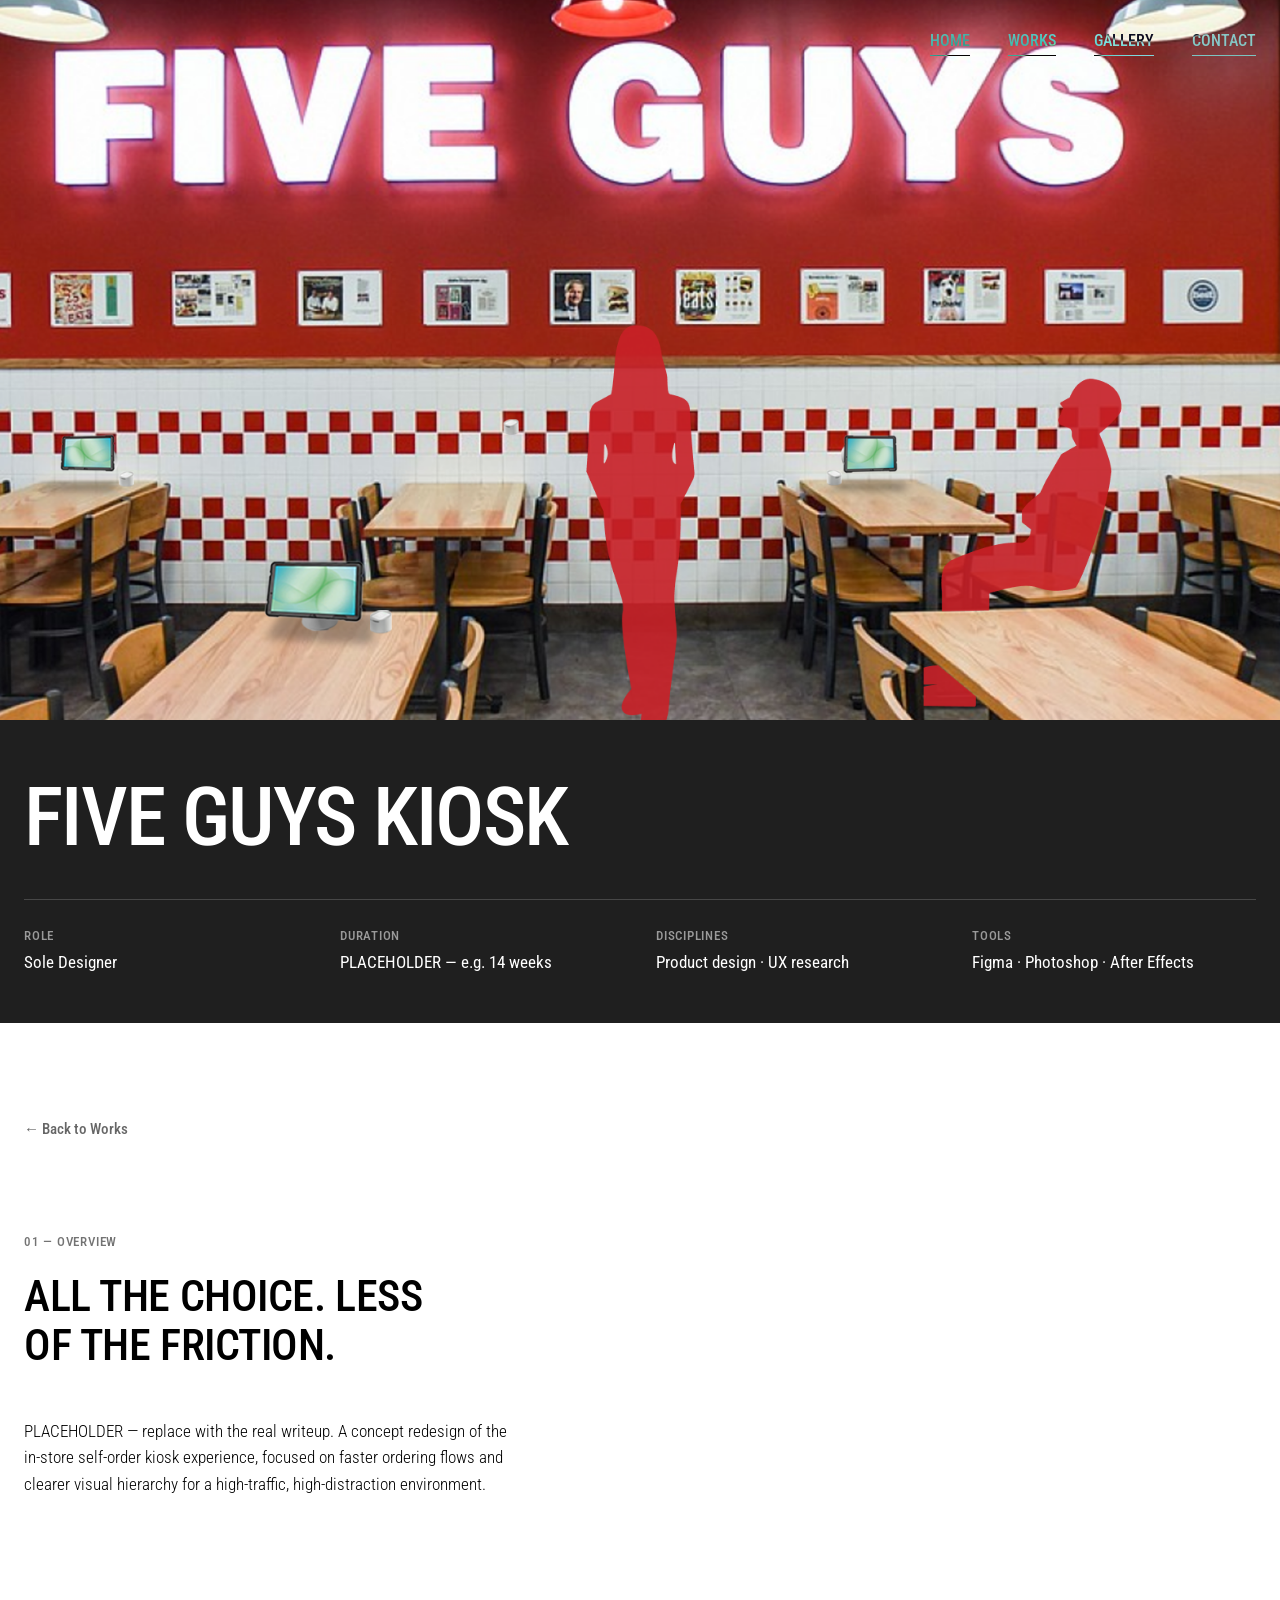
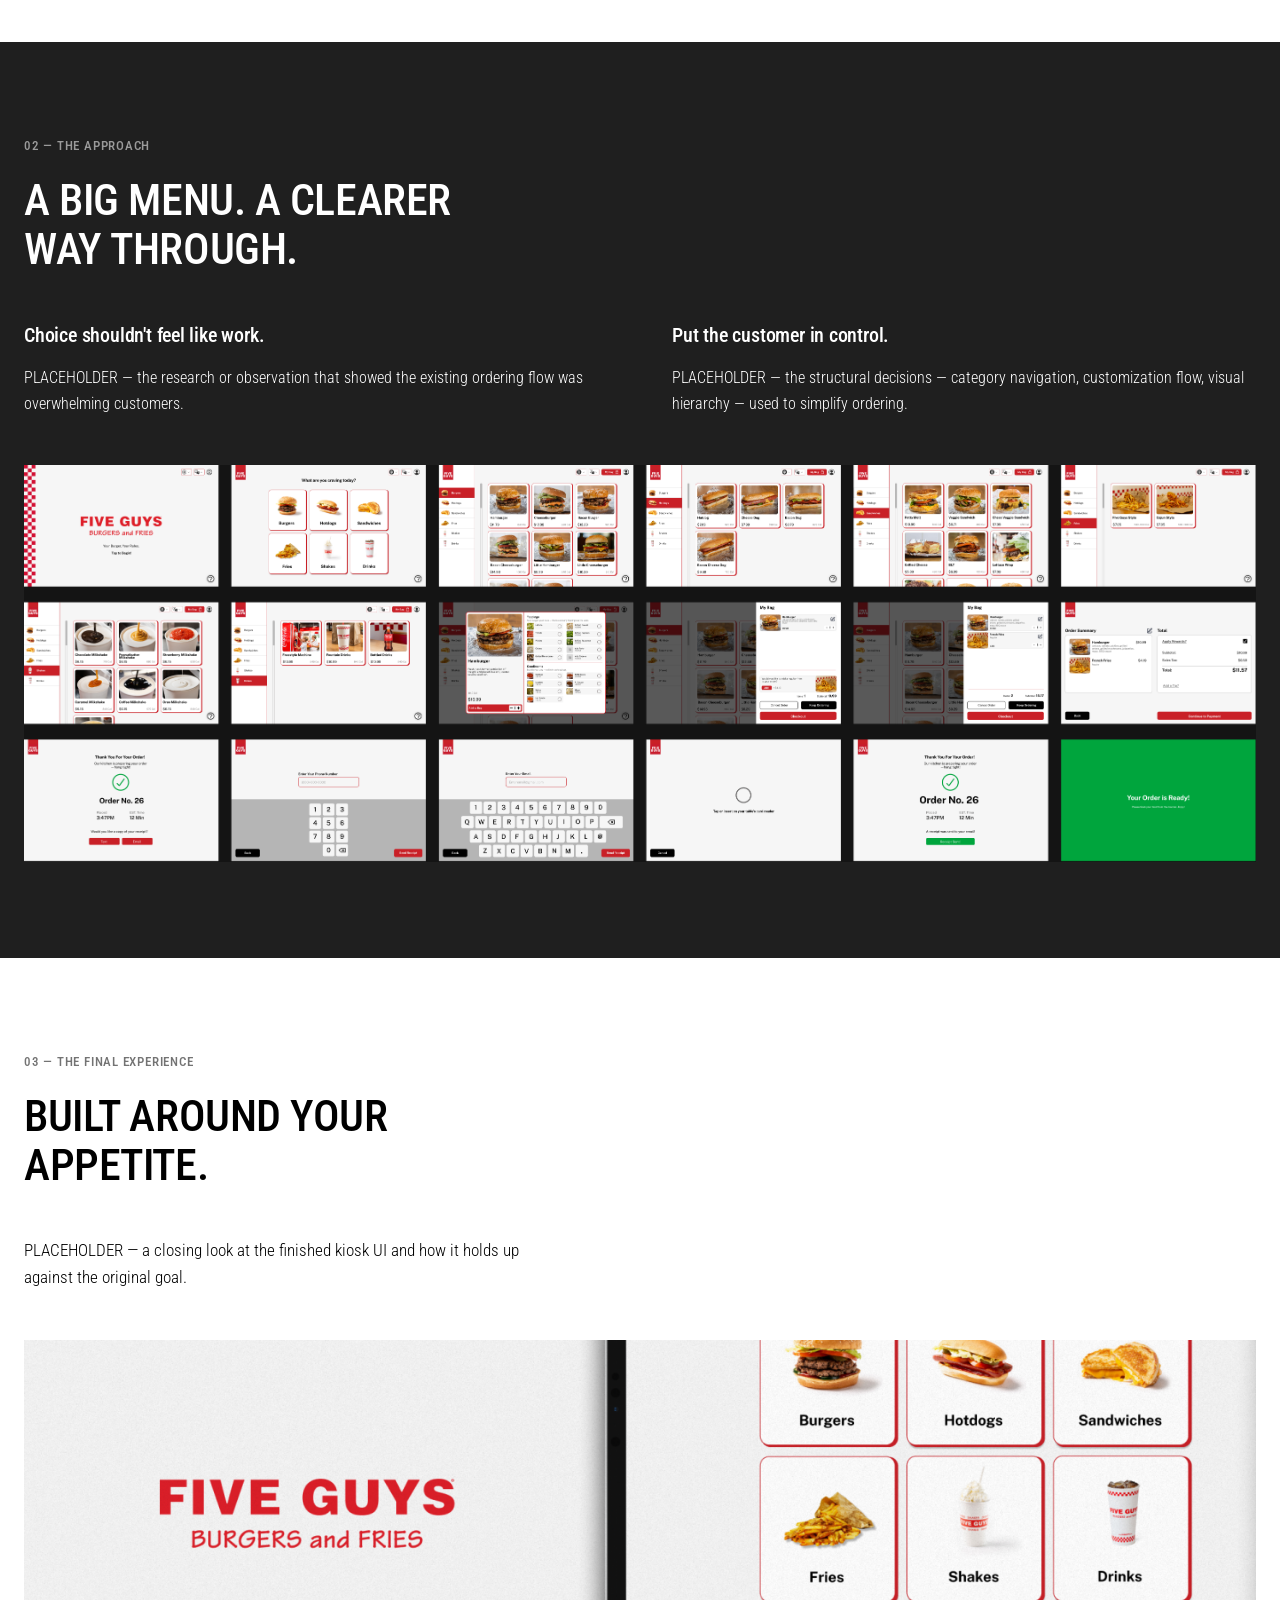
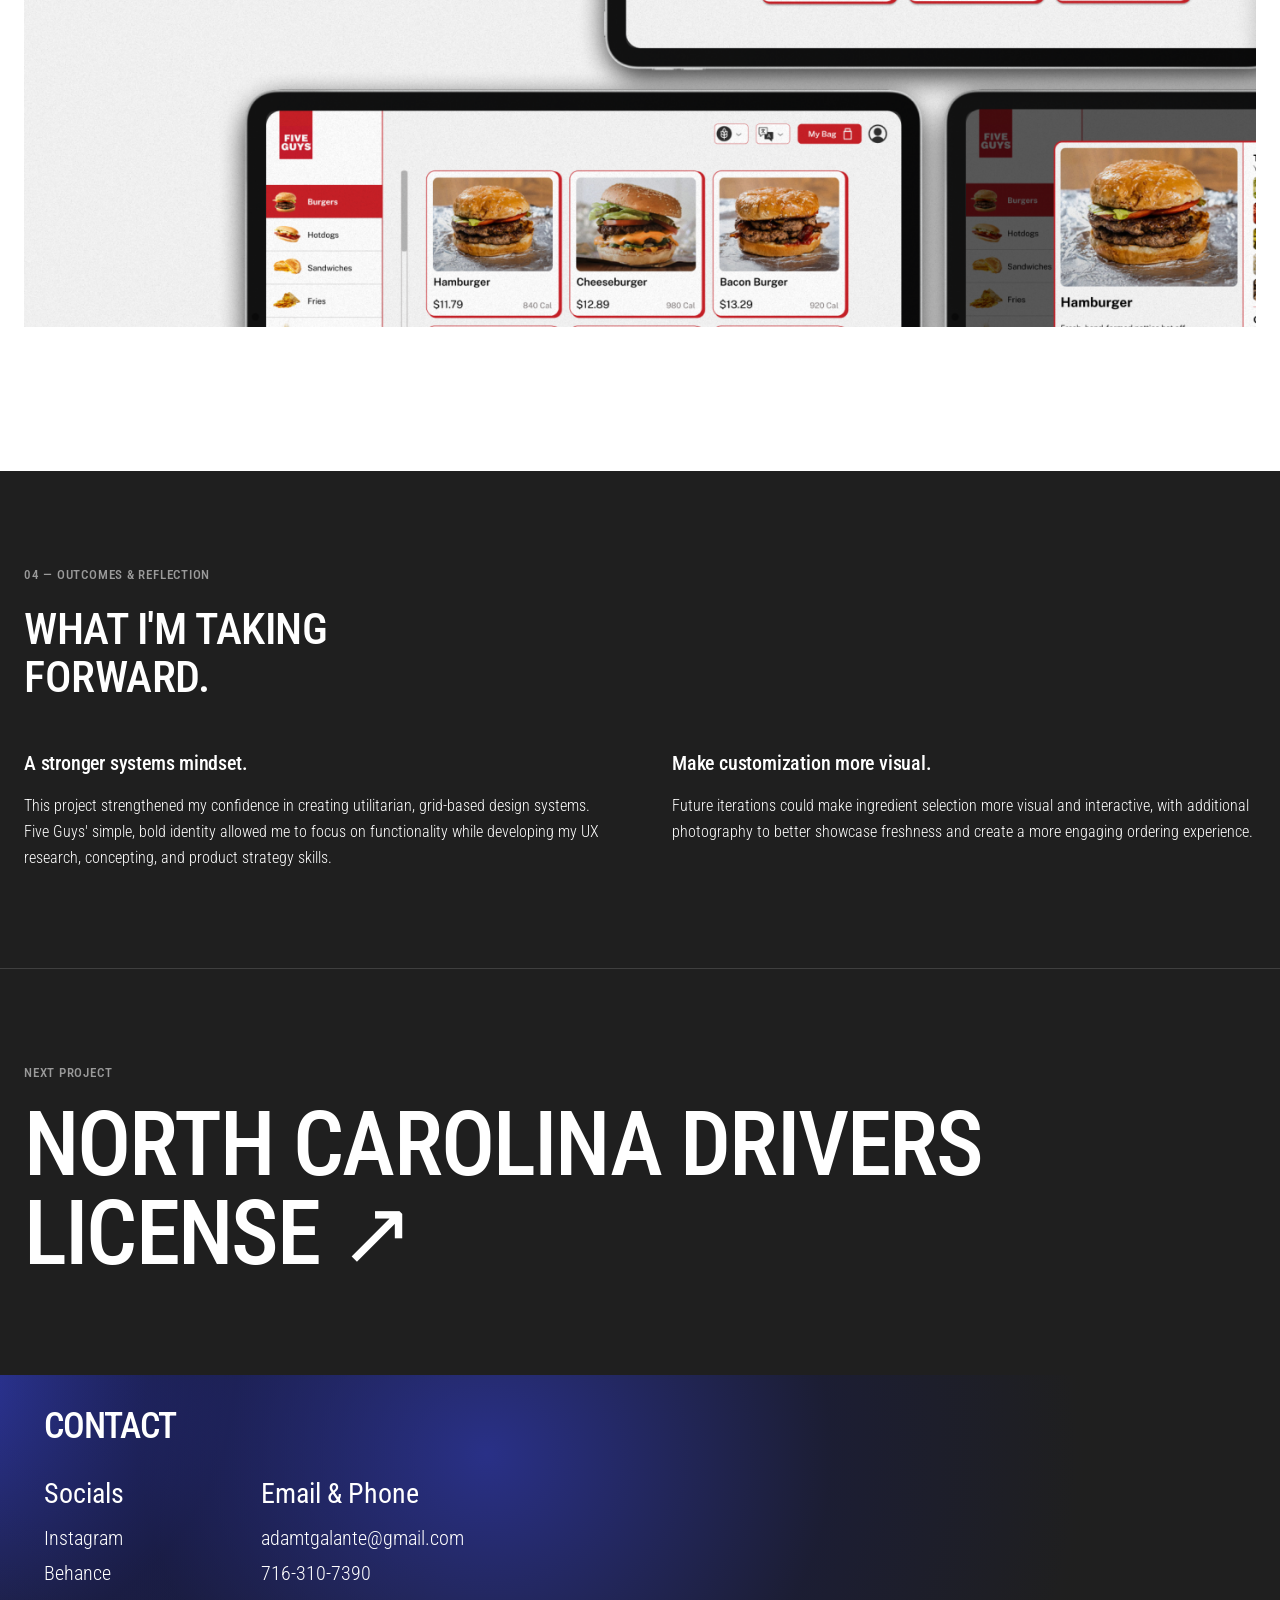
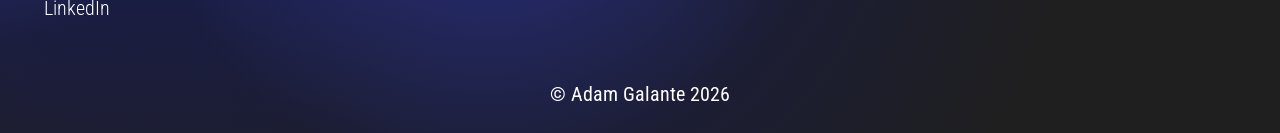
==== commit e2ad91fe: "Fix Home nav link on project pages loading hero incorrectly The Home link pointed to ../index.html#h" ====
--- a/projects/five-guys-kiosk.html
+++ b/projects/five-guys-kiosk.html
@@ -11,7 +11,7 @@
 
 <nav class="site-nav" id="siteNav">
   <ul>
-    <li><a href="../index.html#home">Home</a></li>
+    <li><a href="../index.html">Home</a></li>
     <li><a href="../index.html#works">Works</a></li>
     <li><a href="../index.html#gallery">Gallery</a></li>
     <li><a href="../index.html#contact">Contact</a></li>
--- a/assets/css/project.css
+++ b/assets/css/project.css
@@ -44,7 +44,19 @@
 }
 
 *{box-sizing:border-box;}
-html{scroll-behavior:smooth;}
+html{
+  scroll-behavior:smooth;
+  /* clip, not hidden — hidden would make <html> a scroll container.
+     A safety net against any full-bleed element (the hero image, the
+     title band) running a fraction past the viewport edge, the same
+     way the homepage guards against it. */
+  overflow-x:clip;
+  /* the page background is white, but every project page opens on a
+     dark hero and closes on the dark footer — rubber-band overscroll
+     past either edge would flash that white straight against them,
+     so bounce is disabled outright, same as the homepage. */
+  overscroll-behavior-y:none;
+}
 body{
   margin:0;
   background:var(--white);
@@ -52,6 +64,8 @@
   font-family:"Roboto Condensed","Arial Narrow",Arial,sans-serif;
   font-weight:400;
   -webkit-font-smoothing:antialiased;
+  overscroll-behavior-y:none;
+  overflow-x:clip;
 }
 img{display:block;max-width:100%;}
 a{color:inherit;text-decoration:none;}
@@ -61,6 +75,13 @@
    it legible over the full-bleed opening image, whatever's in it,
    without needing to invert per-page.
    ============================================================ */
+/* no backdrop anymore — mix-blend-mode:difference inverts the nav
+   against whatever's actually behind it (light or dark sections
+   alike), so it stays legible without a frosted white bar sitting
+   on top of every page's hero image. White is the base color on
+   purpose: differenced against a white section that reads black,
+   against a dark section that reads white, against a color it
+   reads as that color's inverse. */
 .site-nav{
   position:fixed;
   top:0;left:0;right:0;
@@ -68,9 +89,7 @@
   display:flex;
   justify-content:flex-end;
   padding:33px var(--gutter) 22px;
-  background:rgba(255,255,255,.82);
-  backdrop-filter:blur(10px);
-  -webkit-backdrop-filter:blur(10px);
+  mix-blend-mode:difference;
 }
 .site-nav ul{
   display:flex;
@@ -84,7 +103,7 @@
   font-weight:500;
   line-height:1;
   text-transform:uppercase;
-  color:var(--ink);
+  color:var(--white);
   padding-bottom:6px;
   border-bottom:1px solid currentColor;
   transition:opacity .2s ease;
@@ -98,8 +117,7 @@
    ============================================================ */
 .project-open-media{
   position:relative;
-  width:100vw;
-  margin-left:calc(-50vw + 50%);
+  width:100%;
   aspect-ratio:1604 / 902;
   overflow:hidden;
   background:#d8d8d8;
@@ -107,8 +125,7 @@
 .project-open-media img{width:100%;height:100%;object-fit:cover;}
 
 .project-open-band{
-  width:100vw;
-  margin-left:calc(-50vw + 50%);
+  width:100%;
   background:var(--footer-base);
   color:var(--white);
   padding:56px var(--gutter) 48px;
@@ -334,20 +351,27 @@
   line-height:1.15;
 }
 
-/* calm fade-up on load — a single static page doesn't need the
-   homepage's scroll-scrubbed system, just a quiet entrance */
-.project-open-media,.project-open-band{
+/* calm fade-up on load for the hero image only — the dark band
+   underneath it (.project-open-band) doesn't animate itself, it's
+   just the static container; its title and facts use the same
+   scroll-reveal .reveal system as the rest of the page instead (see
+   project.js), so they're consistent with everything below them
+   rather than a one-off page-load animation. */
+.project-open-media{
   opacity:0;
   animation:projectIn .7s cubic-bezier(.16,.84,.44,1) forwards;
 }
-.project-open-band{animation-delay:.12s;}
 @keyframes projectIn{
   from{opacity:0;transform:translateY(18px);}
   to{opacity:1;transform:translateY(0);}
 }
 @media (prefers-reduced-motion:reduce){
-  .project-open-media,.project-open-band{animation:none;opacity:1;}
-}
+  .project-open-media{animation:none;opacity:1;}
+}
+
+/* the title fires first, the four facts ripple in just after it —
+   same --i stagger trick as the mosaic grids further down the page */
+.project-facts .reveal{transition-delay:calc(var(--i,0) * 80ms);}
 
 @media (max-width:900px){
   .site-nav{padding:20px 16px 14px;}
@@ -365,3 +389,121 @@
   .footer-col li{font-size:17px;line-height:30px;}
   .footer-copy{font-size:16px;}
 }
+
+/* ============================================================
+   SCROLL REVEAL — blur/fade/translate-up on scroll, the same
+   visual language as the homepage's hero entrance and work-card
+   reveal (blur(18px)->0, opacity 0->1, a lift on the way in, the
+   same cubic-bezier(.16,.84,.44,1) already used for image hovers
+   on this page). Toggled by a tiny IntersectionObserver in
+   project.js — .reveal is the resting (hidden) state, .is-visible
+   is added once an element is ~15% into the viewport and never
+   removed, so nothing replays on scroll-back.
+   ============================================================ */
+.reveal{
+  opacity:0;
+  filter:blur(18px);
+  translate:0 40px;
+  transition:opacity .9s cubic-bezier(.16,.84,.44,1),
+             filter .9s cubic-bezier(.16,.84,.44,1),
+             translate .9s cubic-bezier(.16,.84,.44,1);
+  will-change:opacity,filter,translate;
+}
+.reveal.is-visible{opacity:1;filter:blur(0);translate:0 0;}
+@media (prefers-reduced-motion:reduce){
+  .reveal{opacity:1;filter:none;translate:none;transition:none;}
+}
+
+/* ============================================================
+   TRUE DETECTIVE — the title sequence video itself, right where
+   the CSS-built cross title card used to stand in for it. Inset to
+   the same content column as every other section (left/right 24px
+   gutter, 1392px wide) rather than running full-bleed, matching the
+   Figma frame's own framing.
+   ============================================================ */
+.td-media-inset{
+  max-width:var(--content);
+  margin:0 auto 96px;
+  padding:0 var(--gutter);
+}
+.td-title-video{
+  position:relative;
+  width:100%;
+  aspect-ratio:16 / 9;
+  overflow:hidden;
+  background:#000;
+}
+.td-title-video video{
+  display:block;
+  width:100%;
+  height:100%;
+  object-fit:cover;
+}
+
+/* ============================================================
+   MOSAIC GRID — the sketches / design board / final-designs
+   tiles from the Figma frame. Real photography for these isn't
+   in the repo yet (see the reply), so each tile is a clearly
+   marked placeholder in the exact grid rhythm the frame uses,
+   ready to swap for real images one-for-one.
+   ============================================================ */
+.td-grid{
+  display:grid;
+  grid-template-columns:repeat(4,1fr);
+  gap:16px;
+  margin-top:8px;
+}
+.td-grid--3{grid-template-columns:repeat(3,1fr);}
+.td-grid--2{grid-template-columns:repeat(2,1fr);margin-top:32px;max-width:600px;}
+.td-tile{
+  aspect-ratio:191 / 107;
+  background:#f0f0f0;
+  border:1px dashed rgba(0,0,0,.2);
+  display:flex;
+  align-items:center;
+  justify-content:center;
+  padding:10px;
+  text-align:center;
+  font-size:11px;
+  line-height:1.4;
+  letter-spacing:.02em;
+  color:rgba(0,0,0,.45);
+}
+.td-tile--dark{
+  background:#1a1a1a;
+  border-color:rgba(255,255,255,.22);
+  color:rgba(255,255,255,.4);
+}
+.td-section-sub{
+  margin:56px 0 16px;
+  font-size:clamp(20px,1.8vw,32px);
+  font-weight:500;
+}
+.td-section-sub:first-child{margin-top:0;}
+
+/* staggered wave: each grid tile carries its own index via --i so
+   the reveal ripples across the grid instead of popping in as one
+   block — set inline per tile (style="--i:3"), read here */
+.td-grid .reveal{transition-delay:calc(var(--i,0) * 55ms);}
+
+.td-deck-link{
+  display:inline-flex;
+  align-items:center;
+  gap:6px;
+  margin-top:40px;
+  font-size:18px;
+  font-weight:400;
+  text-decoration:underline;
+  text-underline-offset:3px;
+  opacity:.85;
+  transition:opacity .2s ease;
+}
+.td-deck-link:hover{opacity:1;}
+
+@media (max-width:900px){
+  .td-cross{aspect-ratio:1/1;}
+  .td-cross-title span{font-size:clamp(16px,6vw,32px);}
+  .td-grid{grid-template-columns:repeat(2,1fr);}
+  .td-grid--3{grid-template-columns:repeat(2,1fr);}
+  .td-grid--2{grid-template-columns:repeat(2,1fr);max-width:none;}
+}
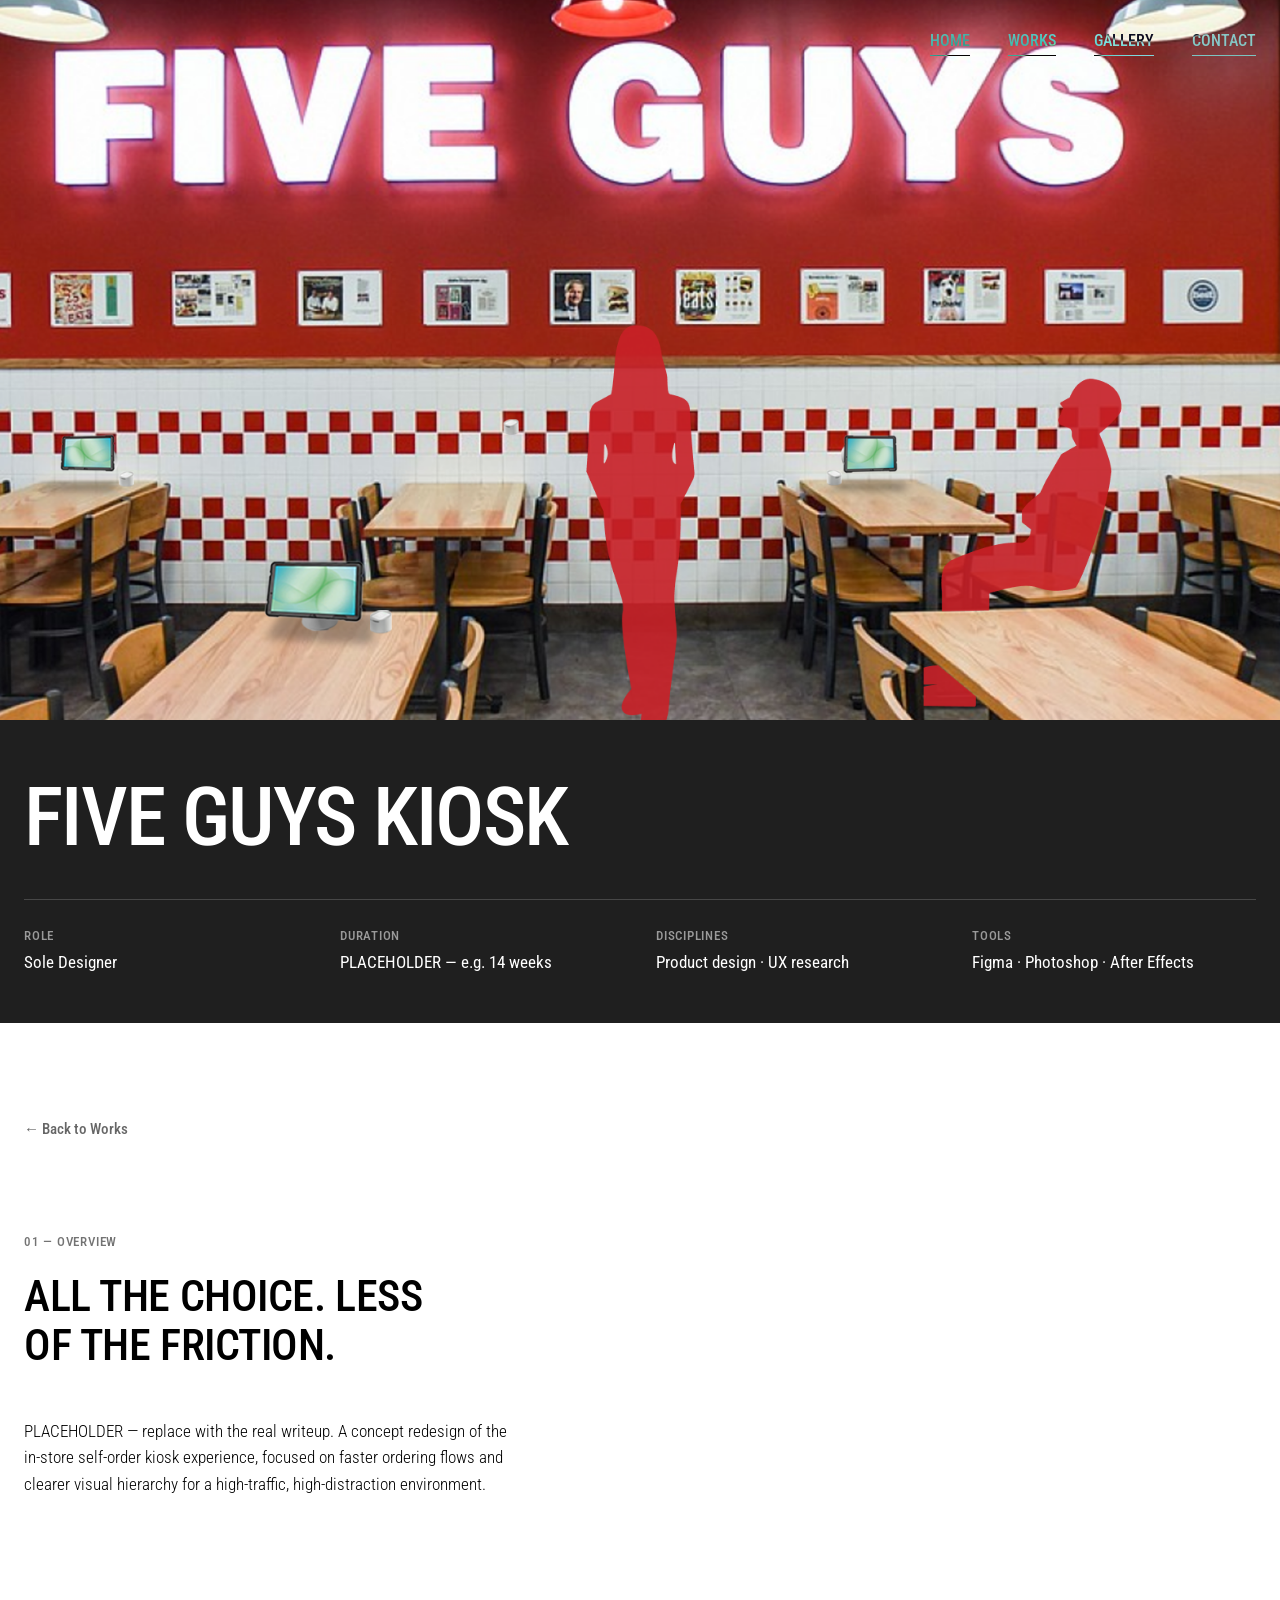
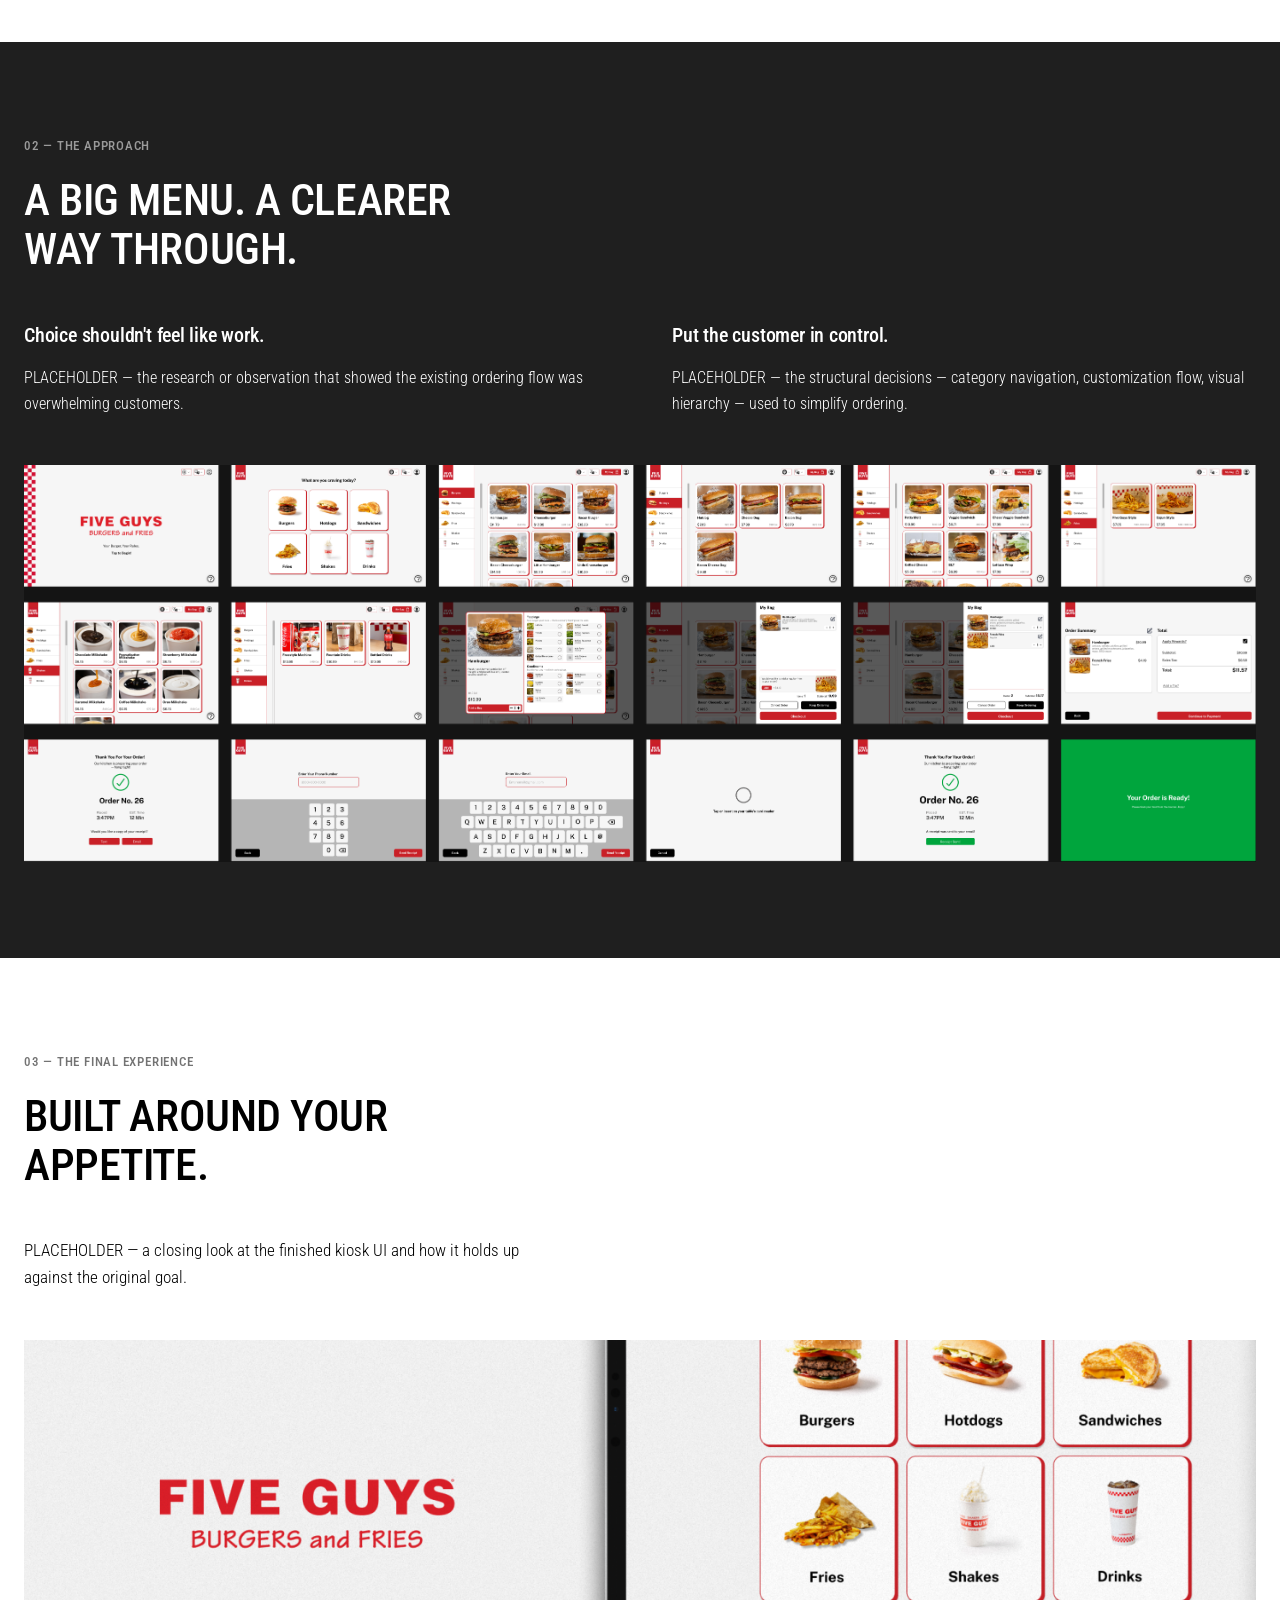
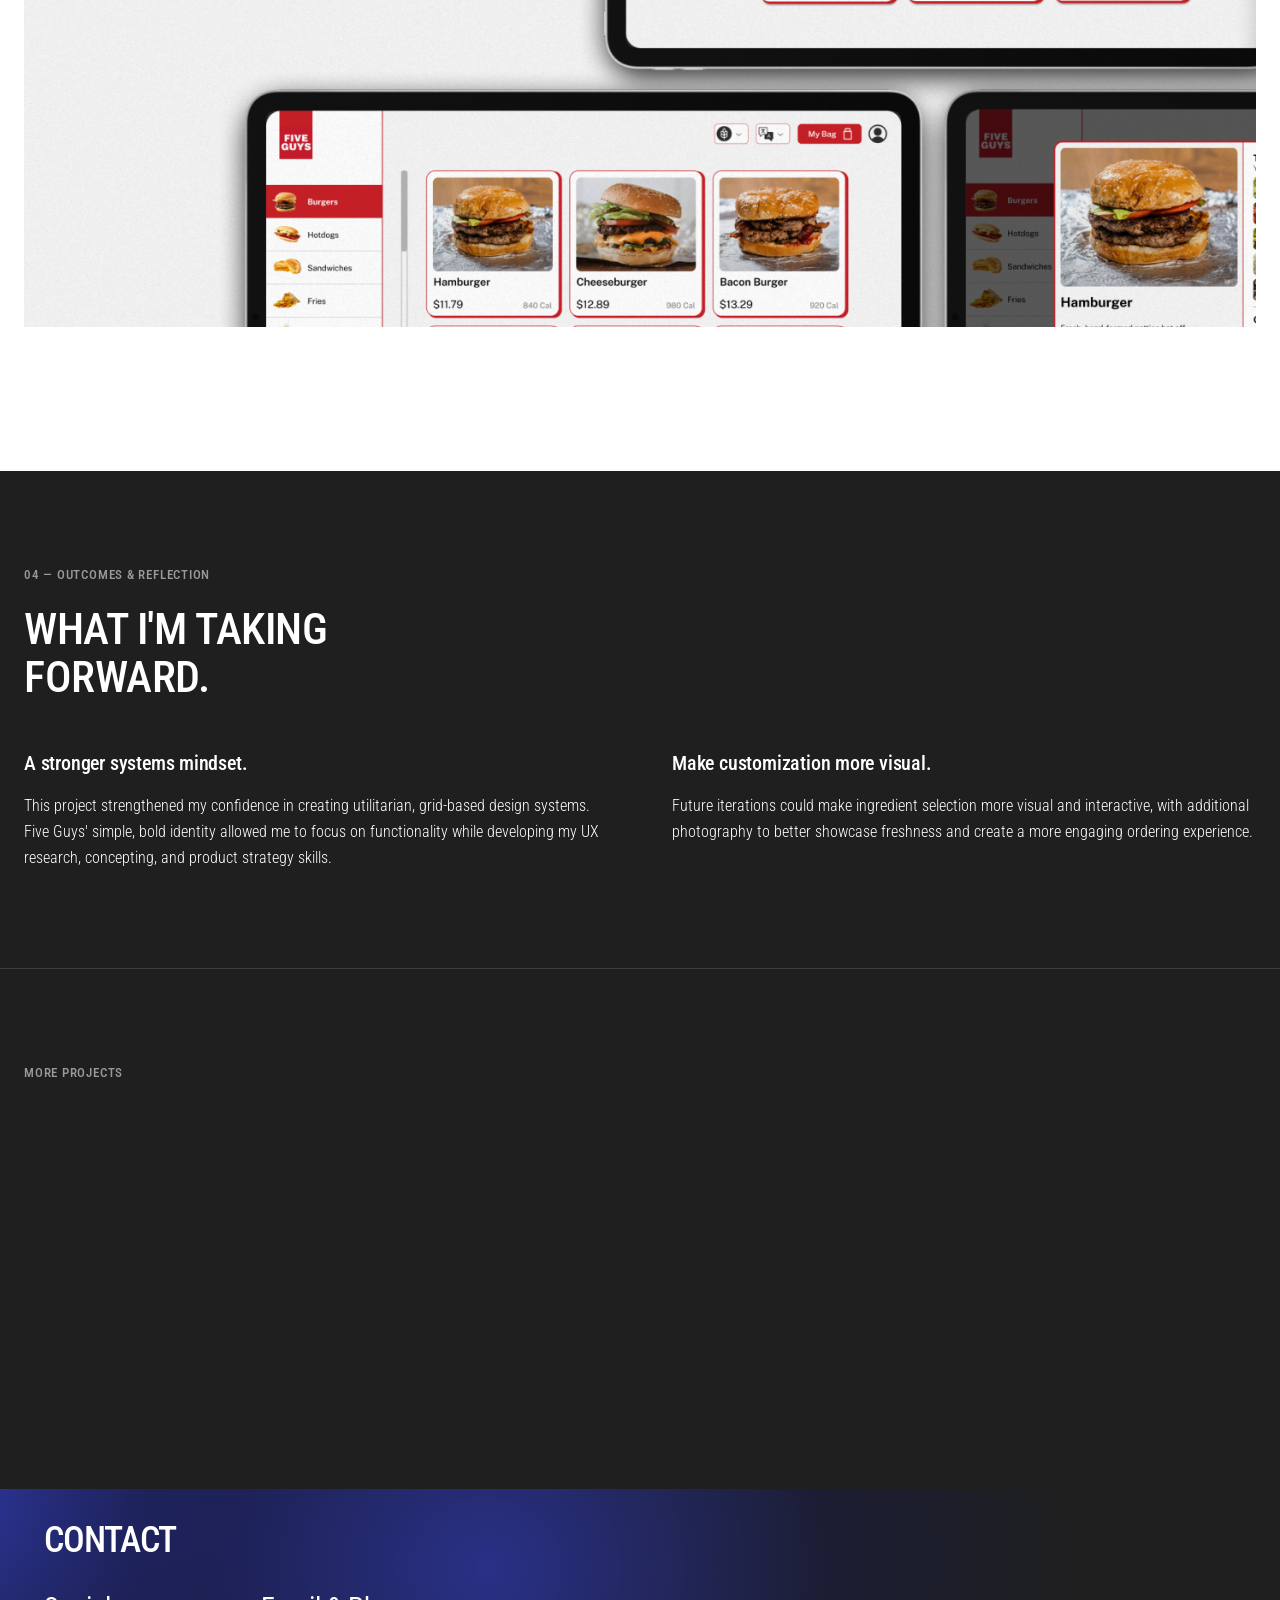
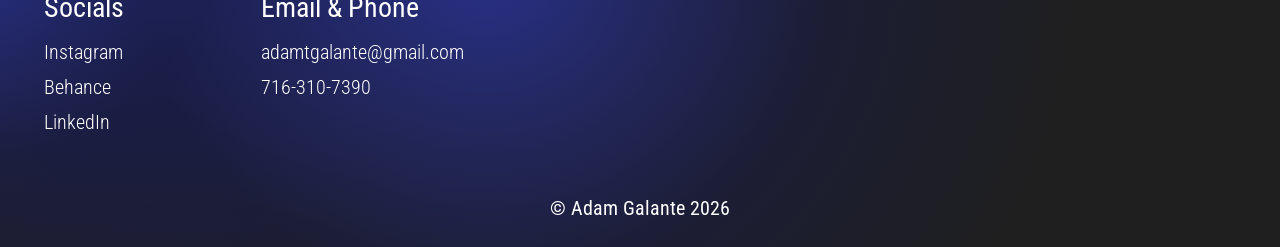
==== commit b82b9847: "Case studies: replace single next-project link with cards for the other projects Co-Authored-By: Cla" ====
--- a/projects/five-guys-kiosk.html
+++ b/projects/five-guys-kiosk.html
@@ -6,6 +6,7 @@
 <title>Five Guys Kiosk — Adam Galante</title>
 <meta name="description" content="A self-order kiosk interface concept for Five Guys by Adam Galante.">
 <link rel="stylesheet" href="../assets/css/project.css">
+<link rel="stylesheet" href="../assets/css/cursor.css">
 </head>
 <body>
 
@@ -98,12 +99,34 @@
     </div>
   </section>
 
-  <a class="project-next" href="nc-drivers-license.html">
+  <section class="project-next" aria-labelledby="moreProjects">
     <div class="project-next-inner">
-      <span class="project-next-label">Next Project</span>
-      <h2 class="project-next-title">North Carolina Drivers License</h2>
+      <h2 class="project-next-label" id="moreProjects">More Projects</h2>
+      <div class="project-cards">
+      <a class="project-card reveal" style="--i:0" href="nc-drivers-license.html" aria-label="View North Carolina Drivers License project">
+        <div class="project-card-thumb"><img src="../assets/images/nc-drivers-license.jpg" alt="North Carolina digital driver's license app" width="1604" height="902" loading="lazy"></div>
+        <div class="project-card-meta">
+          <h3 class="project-card-title">North Carolina Drivers License</h3>
+          <span class="project-card-tag">UI/UX | Branding | Motion Graphics</span>
+        </div>
+      </a>
+      <a class="project-card reveal" style="--i:1" href="motion-reel.html" aria-label="View Motion Reel project">
+        <div class="project-card-thumb"><img src="../assets/images/motion-reel-thumb.jpg" alt="Motion Reel" width="1604" height="902" loading="lazy"></div>
+        <div class="project-card-meta">
+          <h3 class="project-card-title">Motion Reel</h3>
+          <span class="project-card-tag">Motion Graphics</span>
+        </div>
+      </a>
+      <a class="project-card reveal" style="--i:2" href="true-detective.html" aria-label="View True Detective Title Sequence project">
+        <div class="project-card-thumb"><img src="../assets/images/true-detective.jpg" alt="True Detective title sequence" width="1604" height="902" loading="lazy"></div>
+        <div class="project-card-meta">
+          <h3 class="project-card-title">True Detective Title Sequence</h3>
+          <span class="project-card-tag">3D | Motion Graphics</span>
+        </div>
+      </a>
+      </div>
     </div>
-  </a>
+  </section>
 
 </main>
 
@@ -132,5 +155,6 @@
   </div>
 </footer>
 
+<script src="../assets/js/cursor.js"></script>
 </body>
 </html>
--- a/assets/css/project.css
+++ b/assets/css/project.css
@@ -254,39 +254,71 @@
 }
 .project-back:hover{opacity:1;}
 
-/* ---- next project ---- */
+/* ---- next project: the other case studies, as a row of cards ---- */
 .project-next{
   display:block;
   padding:96px var(--gutter);
   background:var(--footer-base);
   color:var(--white);
   border-top:1px solid rgba(255,255,255,.14);
-  transition:opacity .2s ease;
-}
-.project-next:hover{opacity:.85;}
+}
 .project-next-inner{
   max-width:var(--content);
   margin:0 auto;
 }
 .project-next-label{
-  display:block;
-  margin-bottom:20px;
+  margin:0 0 32px;
   font-size:13px;
   font-weight:500;
   text-transform:uppercase;
   letter-spacing:.06em;
   opacity:.55;
 }
-.project-next-title{
+.project-cards{
+  display:grid;
+  grid-template-columns:repeat(3,minmax(0,1fr));
+  gap:clamp(16px,2vw,32px);
+}
+.project-card{display:block;color:var(--white);}
+.project-card-thumb{
+  position:relative;
+  aspect-ratio:16/9;
+  overflow:hidden;
+  border-radius:2px;
+  background:#1c1c1c;
+}
+.project-card-thumb img{
+  display:block;
+  width:100%;height:100%;
+  object-fit:cover;
+  transition:transform .6s cubic-bezier(.16,.84,.44,1), opacity .3s ease;
+}
+.project-card:hover .project-card-thumb img{transform:scale(1.05);}
+.project-card-meta{
+  display:flex;
+  flex-wrap:wrap;
+  align-items:baseline;
+  justify-content:space-between;
+  gap:4px 16px;
+  margin-top:14px;
+}
+.project-card-title{
   margin:0;
-  font-size:clamp(40px,7vw,100px);
-  font-weight:500;
-  text-transform:uppercase;
+  font-size:clamp(18px,1.7vw,24px);
+  font-weight:500;
+  line-height:1.2;
+}
+.project-card-title::after{content:" \2197";opacity:.6;}
+.project-card-tag{
+  font-size:14px;
+  font-weight:300;
   letter-spacing:-.02em;
-  line-height:1;
-}
-.project-next-title::after{
-  content:" \2197";
+  opacity:.8;
+  white-space:nowrap;
+}
+@media (max-width:900px){
+  .project-next{padding:64px var(--gutter);}
+  .project-cards{grid-template-columns:1fr;gap:32px;}
 }
 
 /* ============================================================
--- a/assets/css/cursor.css
+++ b/assets/css/cursor.css
@@ -0,0 +1,77 @@
+/* Custom cursor — shared with the homepage (copied verbatim from index.html so
+   every page behaves the same). Fine pointers only. */
+@media (pointer:fine){
+  /* body{cursor:none} alone leaves the browser's own default cursor
+     showing over links and buttons — the UA stylesheet sets cursor:pointer
+     directly on those elements, which wins over an inherited cursor:none
+     from an ancestor since a direct rule always beats an inherited one.
+     *{cursor:none} closes that gap for every element, clickable or not. */
+  *{cursor:none;}
+  .cursor-dot{
+    position:fixed;
+    top:0;left:0;
+    width:27.54px;height:27.54px;
+    border-radius:50%;
+    /* white, not black — difference blend against black does nothing,
+       since |backdrop - 0| = backdrop; white is what actually inverts.
+       Hovering something clickable shifts this to a set color instead
+       (see the keyframes below) — the difference blend still applies,
+       so it inverts against the backdrop starting from #65878A rather
+       than from white. */
+    background:#fff;
+    mix-blend-mode:difference;
+    pointer-events:none;
+    z-index:9999;
+    transform:translate(-50%,-50%);
+    will-change:transform;
+    opacity:0;               /* hidden until the first real mousemove */
+    transition:opacity .2s ease;
+  }
+  .cursor-dot.is-visible{opacity:1;}
+  /* the circle-to-square morph doesn't move in a straight line between
+     the two border-radius values — it passes through a few lopsided,
+     dripping shapes on the way (each corner pulled to its own radius,
+     via the slash splitting horizontal/vertical radii per corner), like
+     the shape is briefly ink before it sets into a clean square, while
+     the size and color ease along the same timeline. forwards holds the
+     end shape until the class is swapped; leaving the same way back out
+     (see .is-uninking) keeps it symmetrical rather than just snapping
+     back.
+
+     Also drops the difference blend mode for as long as it's hovering —
+     the dot then just sits on top in its own flat #65878A instead of
+     inverting whatever's under it, which is the point of a set hover
+     color in the first place (differenced, it wouldn't reliably still
+     read as that color against every backdrop). Blend mode isn't part
+     of the keyframes since there's nothing to ease between — it's back
+     to inverting the instant .is-uninking (or nothing) applies. */
+  .cursor-dot.is-clickable{
+    animation:cursorInkToSquare .16s cubic-bezier(.45,0,.2,1) forwards;
+    mix-blend-mode:normal;
+  }
+  .cursor-dot.is-uninking{
+    animation:cursorInkToCircle .16s cubic-bezier(.45,0,.2,1) forwards;
+  }
+  /* width/height (not transform) carry the size change — transform is
+     already owned every frame by the mousemove handler's position
+     tracking, and translate(-50%,-50%) re-centers on whatever the
+     element's current size is, so shrinking width/height here stays
+     centered on the pointer without fighting that inline style. Five
+     stops instead of four (an extra one at each end) give the blend —
+     shape, size and color together — more of the path to ease along
+     rather than jumping between a couple of waypoints. */
+  @keyframes cursorInkToSquare{
+    0%  {border-radius:50%; width:27.54px; height:27.54px; background:#ffffff;}
+    25% {border-radius:58% 42% 62% 38% / 55% 60% 40% 45%; width:26.2px; height:26.2px; background:#b8c8ca;}
+    50% {border-radius:35% 65% 45% 55% / 65% 40% 60% 35%; width:24.8px; height:24.8px; background:#8aa4a6;}
+    75% {border-radius:15% 85% 25% 75% / 80% 15% 85% 20%; width:23.5px; height:23.5px; background:#70898c;}
+    100%{border-radius:0; width:22.95px; height:22.95px; background:#65878A;}
+  }
+  @keyframes cursorInkToCircle{
+    0%  {border-radius:0; width:22.95px; height:22.95px; background:#65878A;}
+    25% {border-radius:20% 80% 30% 70% / 75% 20% 80% 25%; width:23.8px; height:23.8px; background:#70898c;}
+    50% {border-radius:45% 55% 55% 45% / 60% 35% 65% 40%; width:25.2px; height:25.2px; background:#8aa4a6;}
+    75% {border-radius:65% 35% 70% 30% / 40% 65% 35% 60%; width:26.5px; height:26.5px; background:#b8c8ca;}
+    100%{border-radius:50%; width:27.54px; height:27.54px; background:#ffffff;}
+  }
+}
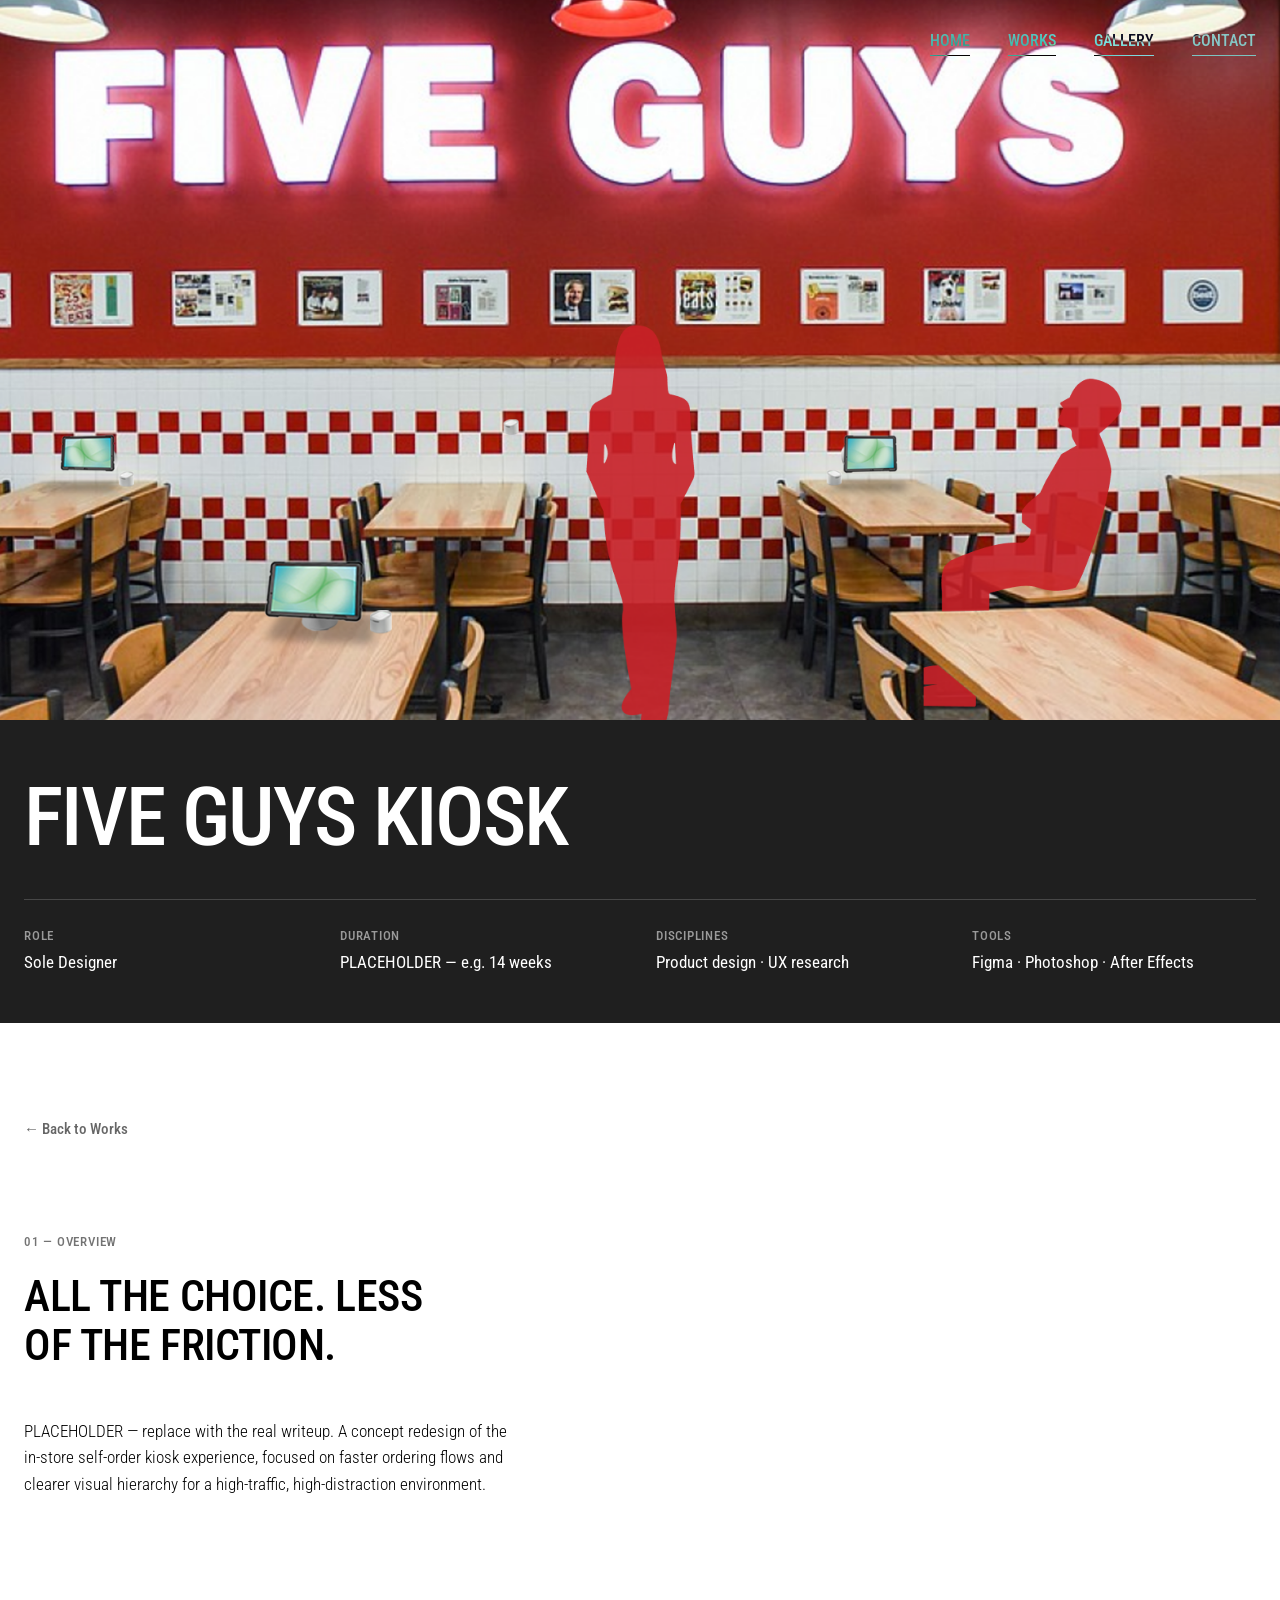
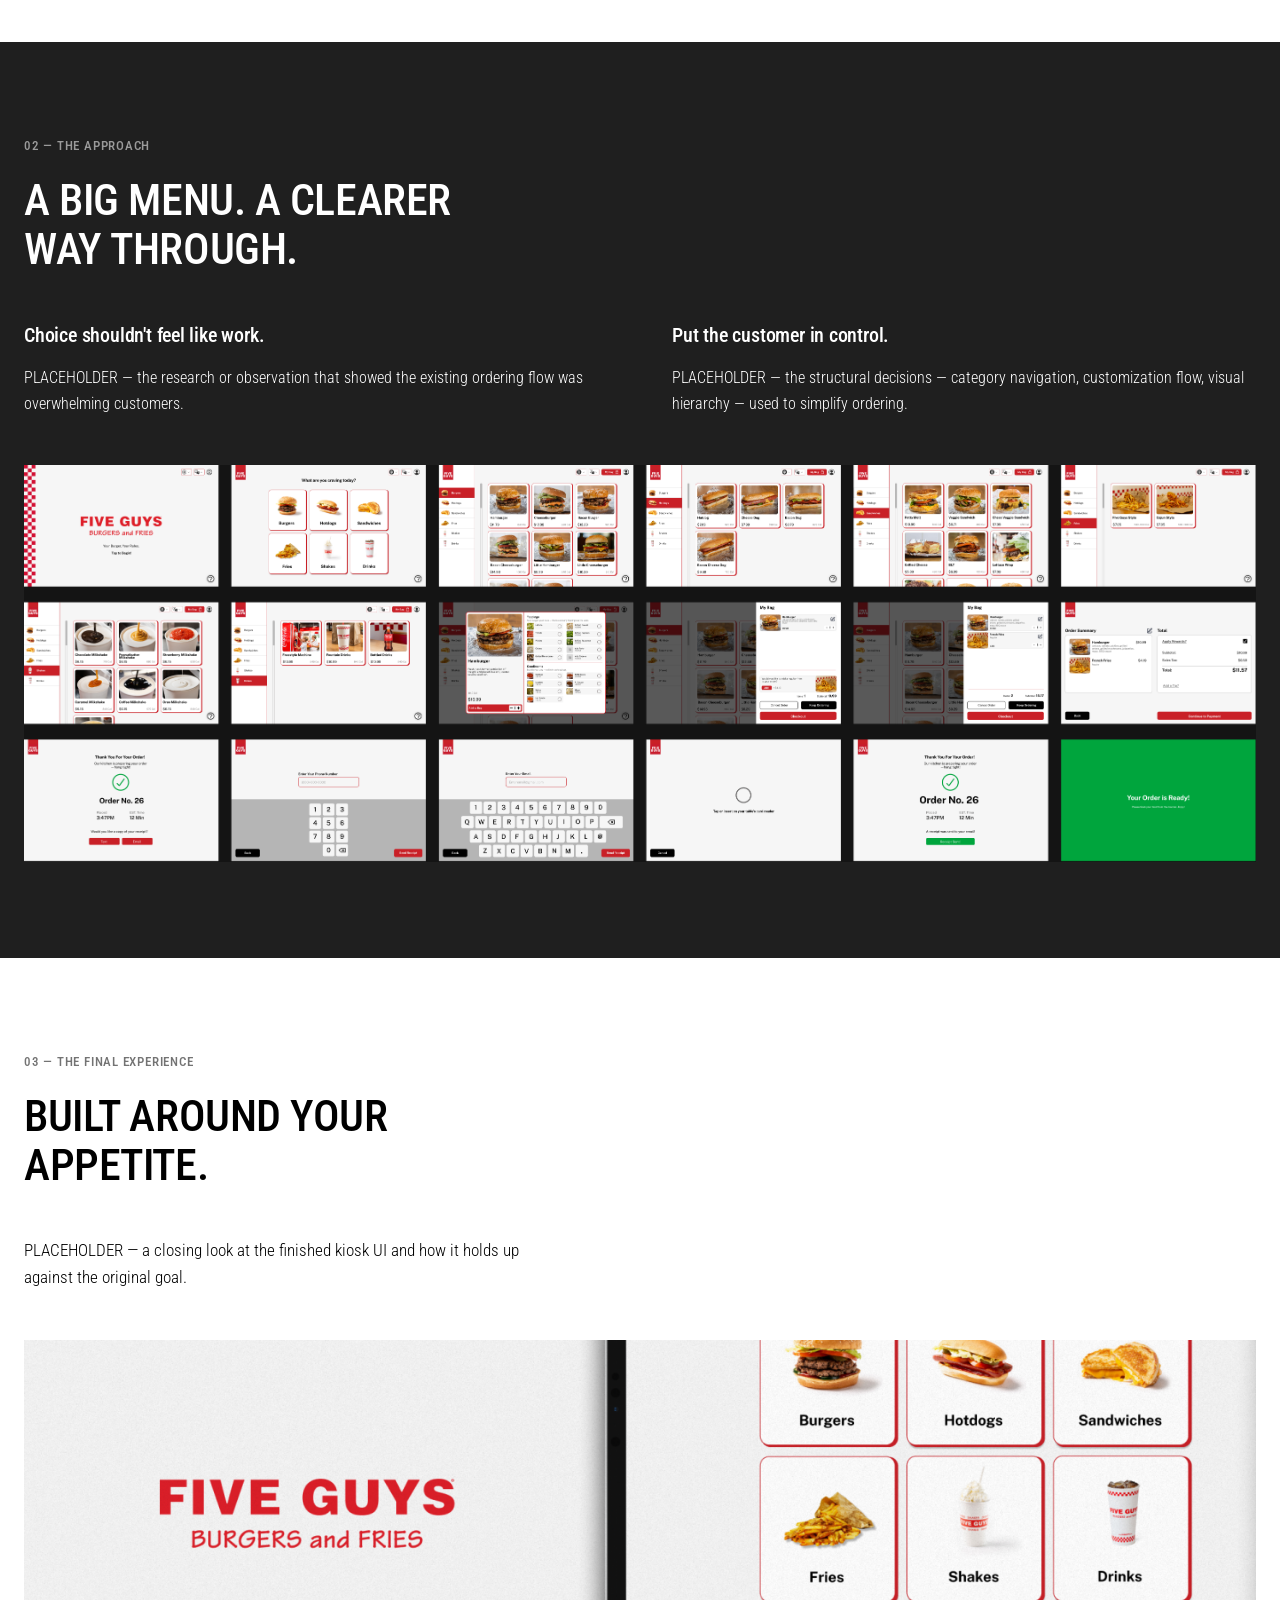
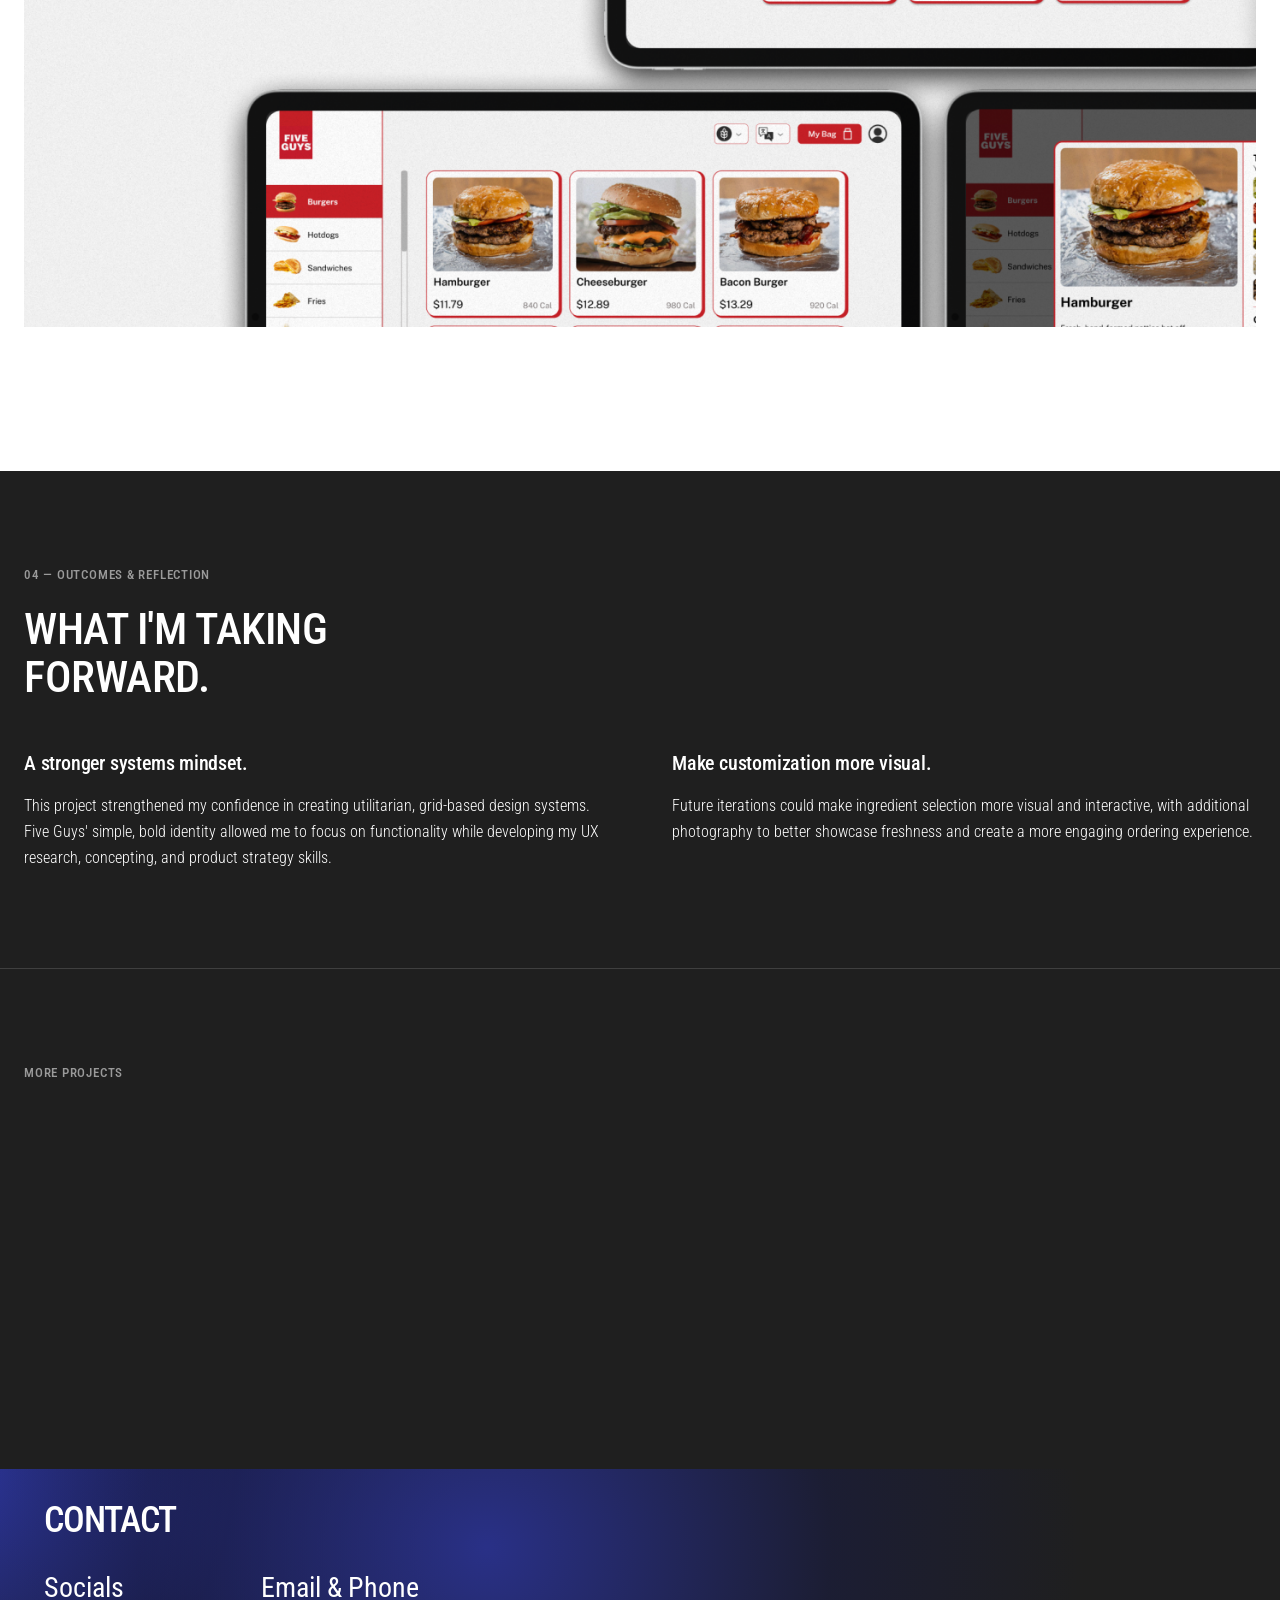
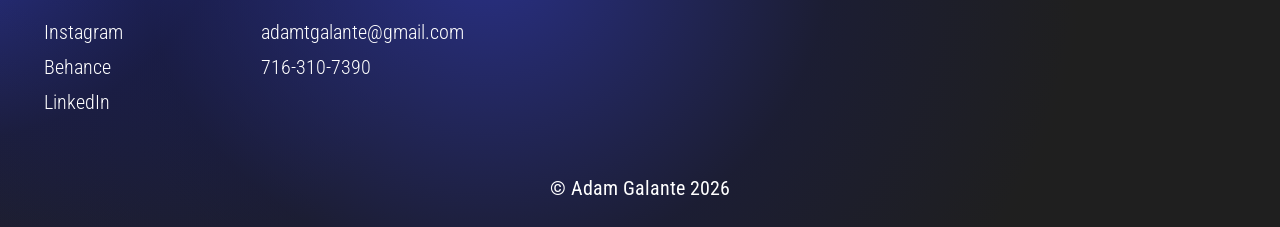
==== commit d233c65a: "More Projects cards: drop category tags Co-Authored-By: Claude Sonnet 5.5 <noreply@anthropic.com> Cl" ====
--- a/projects/five-guys-kiosk.html
+++ b/projects/five-guys-kiosk.html
@@ -107,21 +107,18 @@
         <div class="project-card-thumb"><img src="../assets/images/nc-drivers-license.jpg" alt="North Carolina digital driver's license app" width="1604" height="902" loading="lazy"></div>
         <div class="project-card-meta">
           <h3 class="project-card-title">North Carolina Drivers License</h3>
-          <span class="project-card-tag">UI/UX | Branding | Motion Graphics</span>
         </div>
       </a>
       <a class="project-card reveal" style="--i:1" href="motion-reel.html" aria-label="View Motion Reel project">
         <div class="project-card-thumb"><img src="../assets/images/motion-reel-thumb.jpg" alt="Motion Reel" width="1604" height="902" loading="lazy"></div>
         <div class="project-card-meta">
           <h3 class="project-card-title">Motion Reel</h3>
-          <span class="project-card-tag">Motion Graphics</span>
         </div>
       </a>
       <a class="project-card reveal" style="--i:2" href="true-detective.html" aria-label="View True Detective Title Sequence project">
         <div class="project-card-thumb"><img src="../assets/images/true-detective.jpg" alt="True Detective title sequence" width="1604" height="902" loading="lazy"></div>
         <div class="project-card-meta">
           <h3 class="project-card-title">True Detective Title Sequence</h3>
-          <span class="project-card-tag">3D | Motion Graphics</span>
         </div>
       </a>
       </div>
--- a/assets/css/project.css
+++ b/assets/css/project.css
@@ -309,13 +309,6 @@
   line-height:1.2;
 }
 .project-card-title::after{content:" \2197";opacity:.6;}
-.project-card-tag{
-  font-size:14px;
-  font-weight:300;
-  letter-spacing:-.02em;
-  opacity:.8;
-  white-space:nowrap;
-}
 @media (max-width:900px){
   .project-next{padding:64px var(--gutter);}
   .project-cards{grid-template-columns:1fr;gap:32px;}
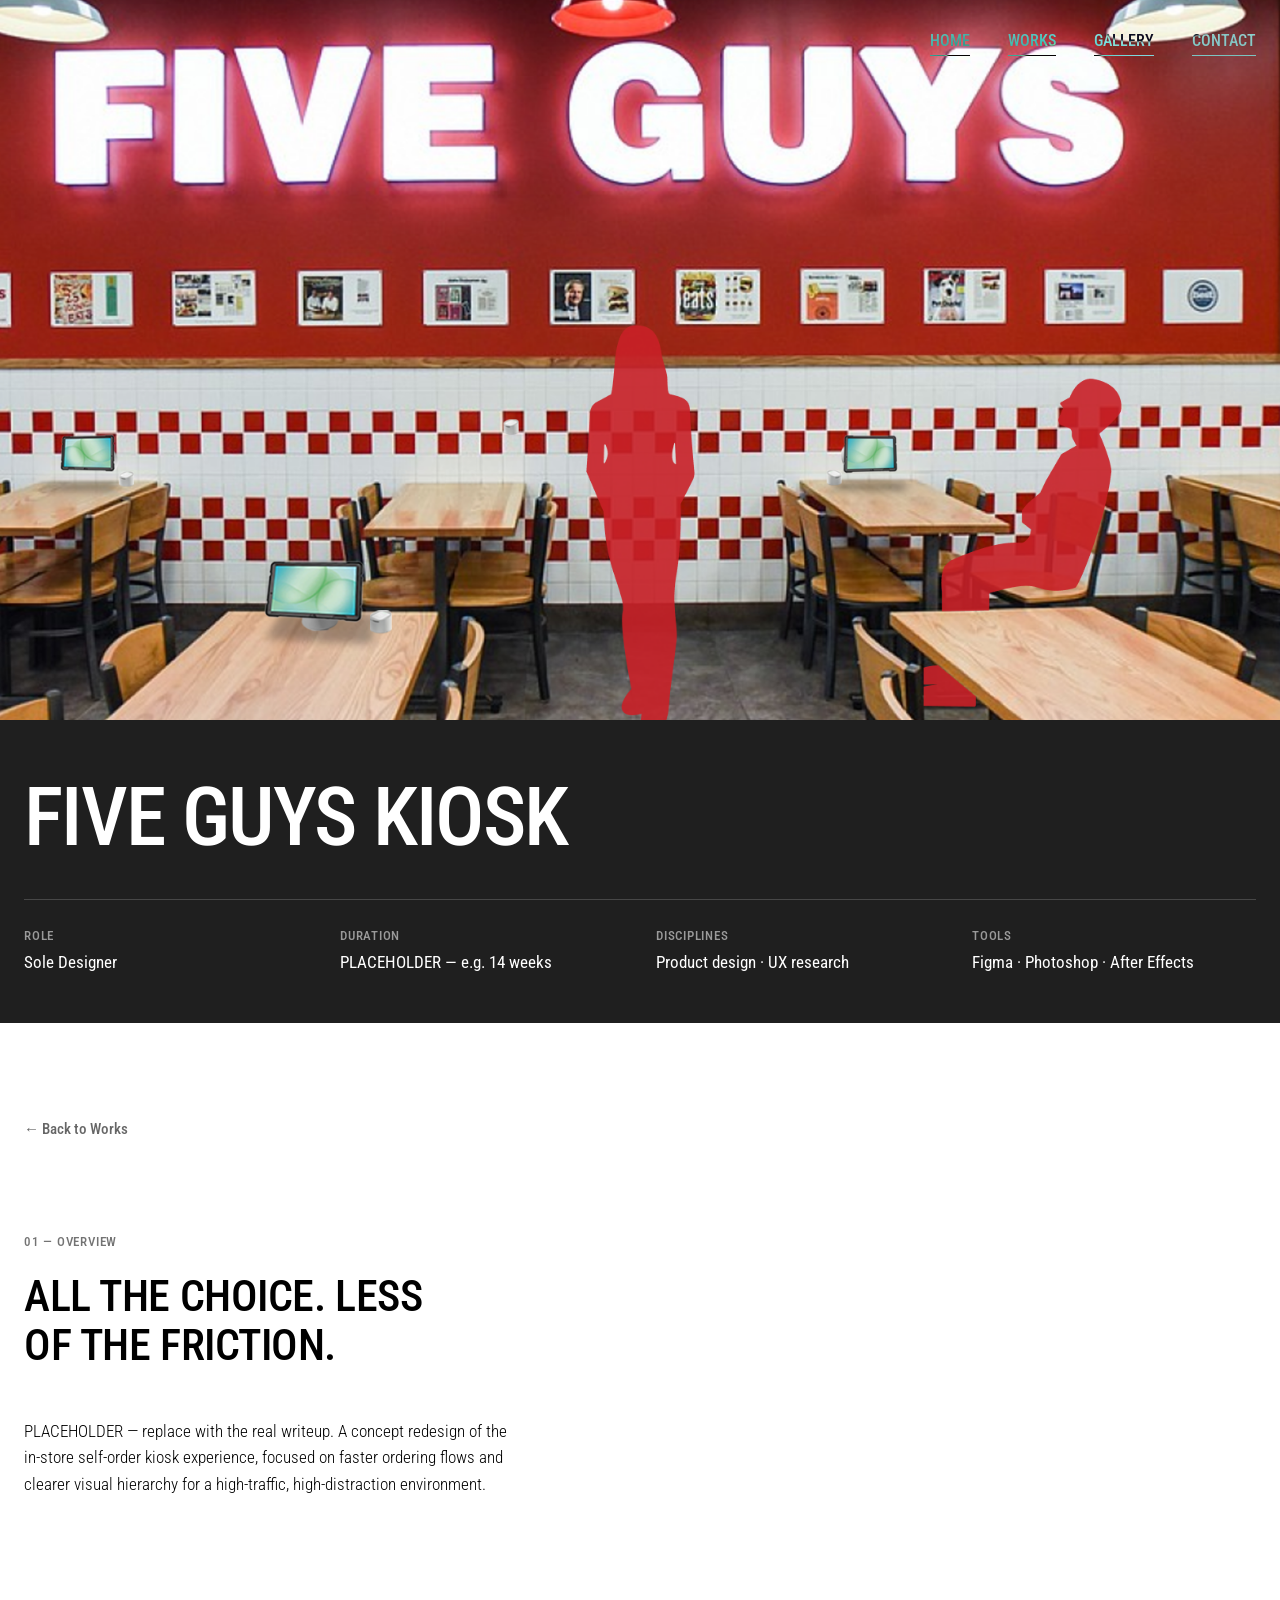
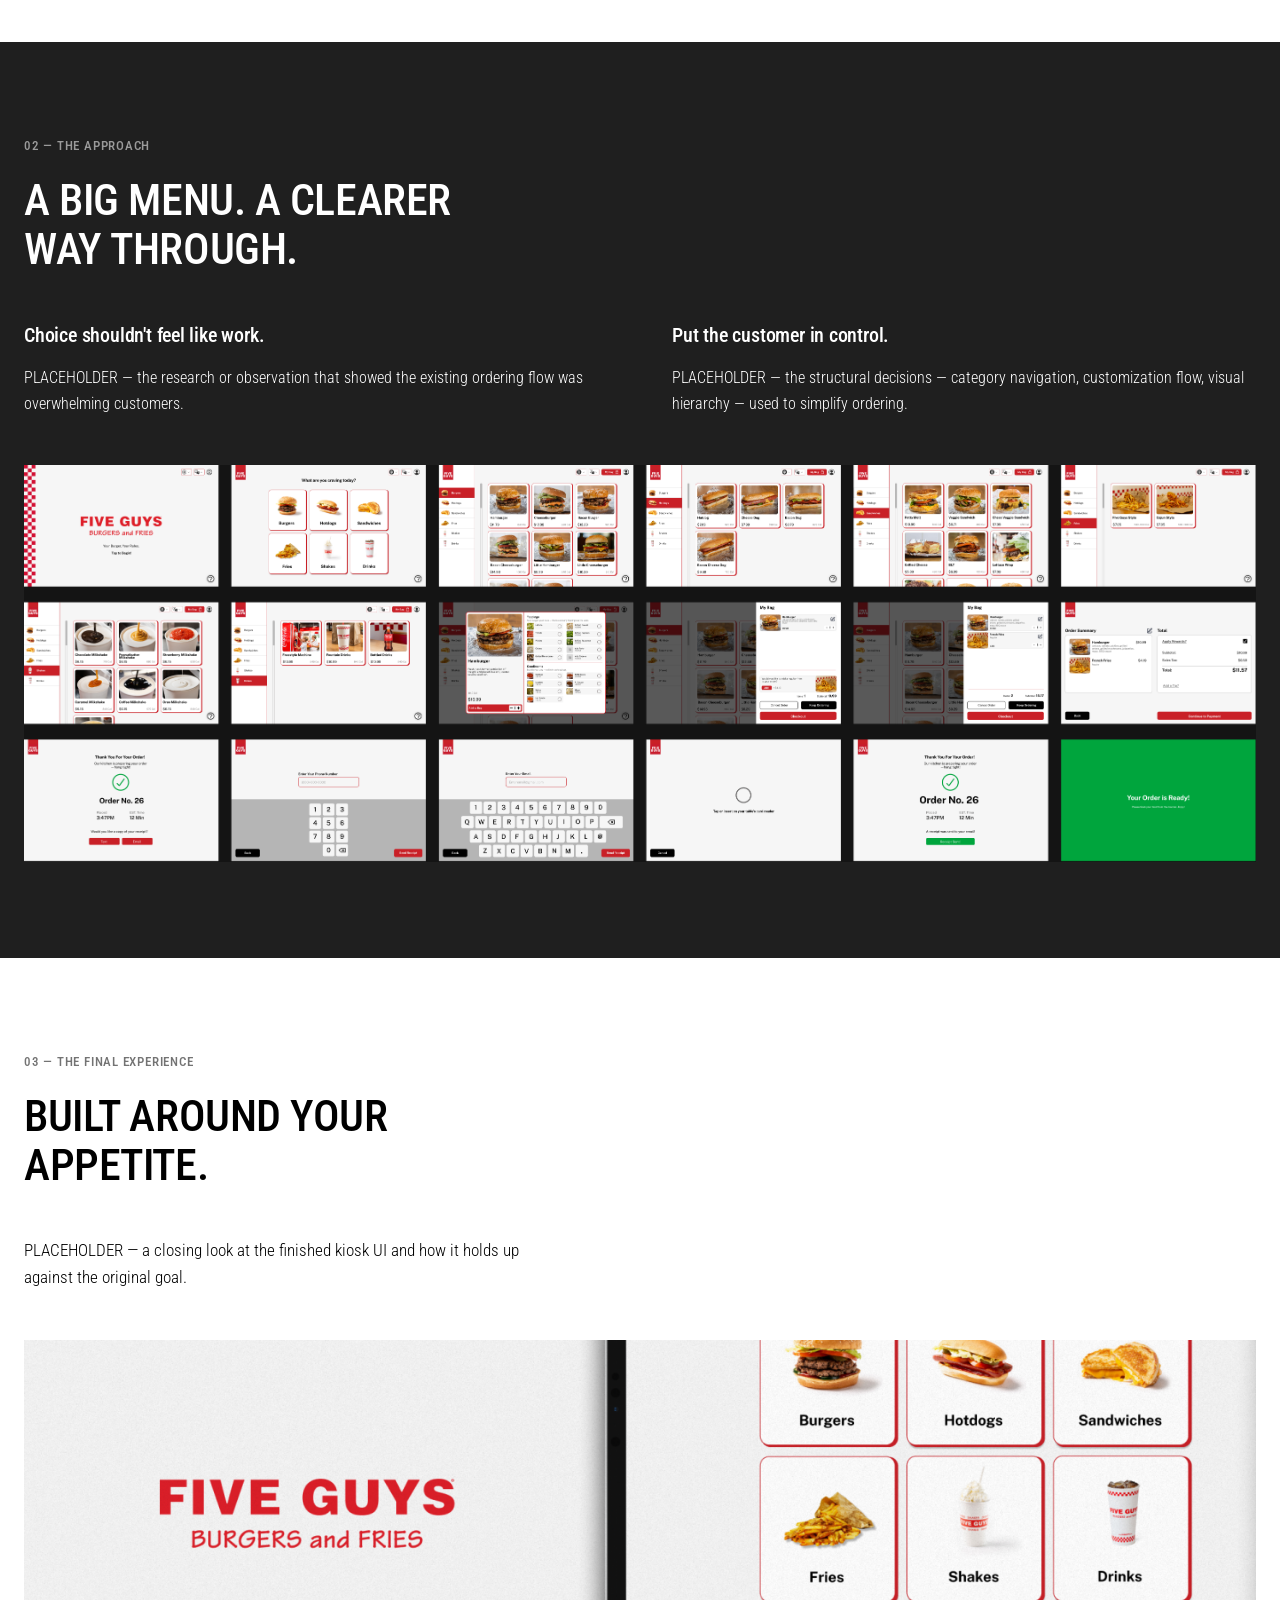
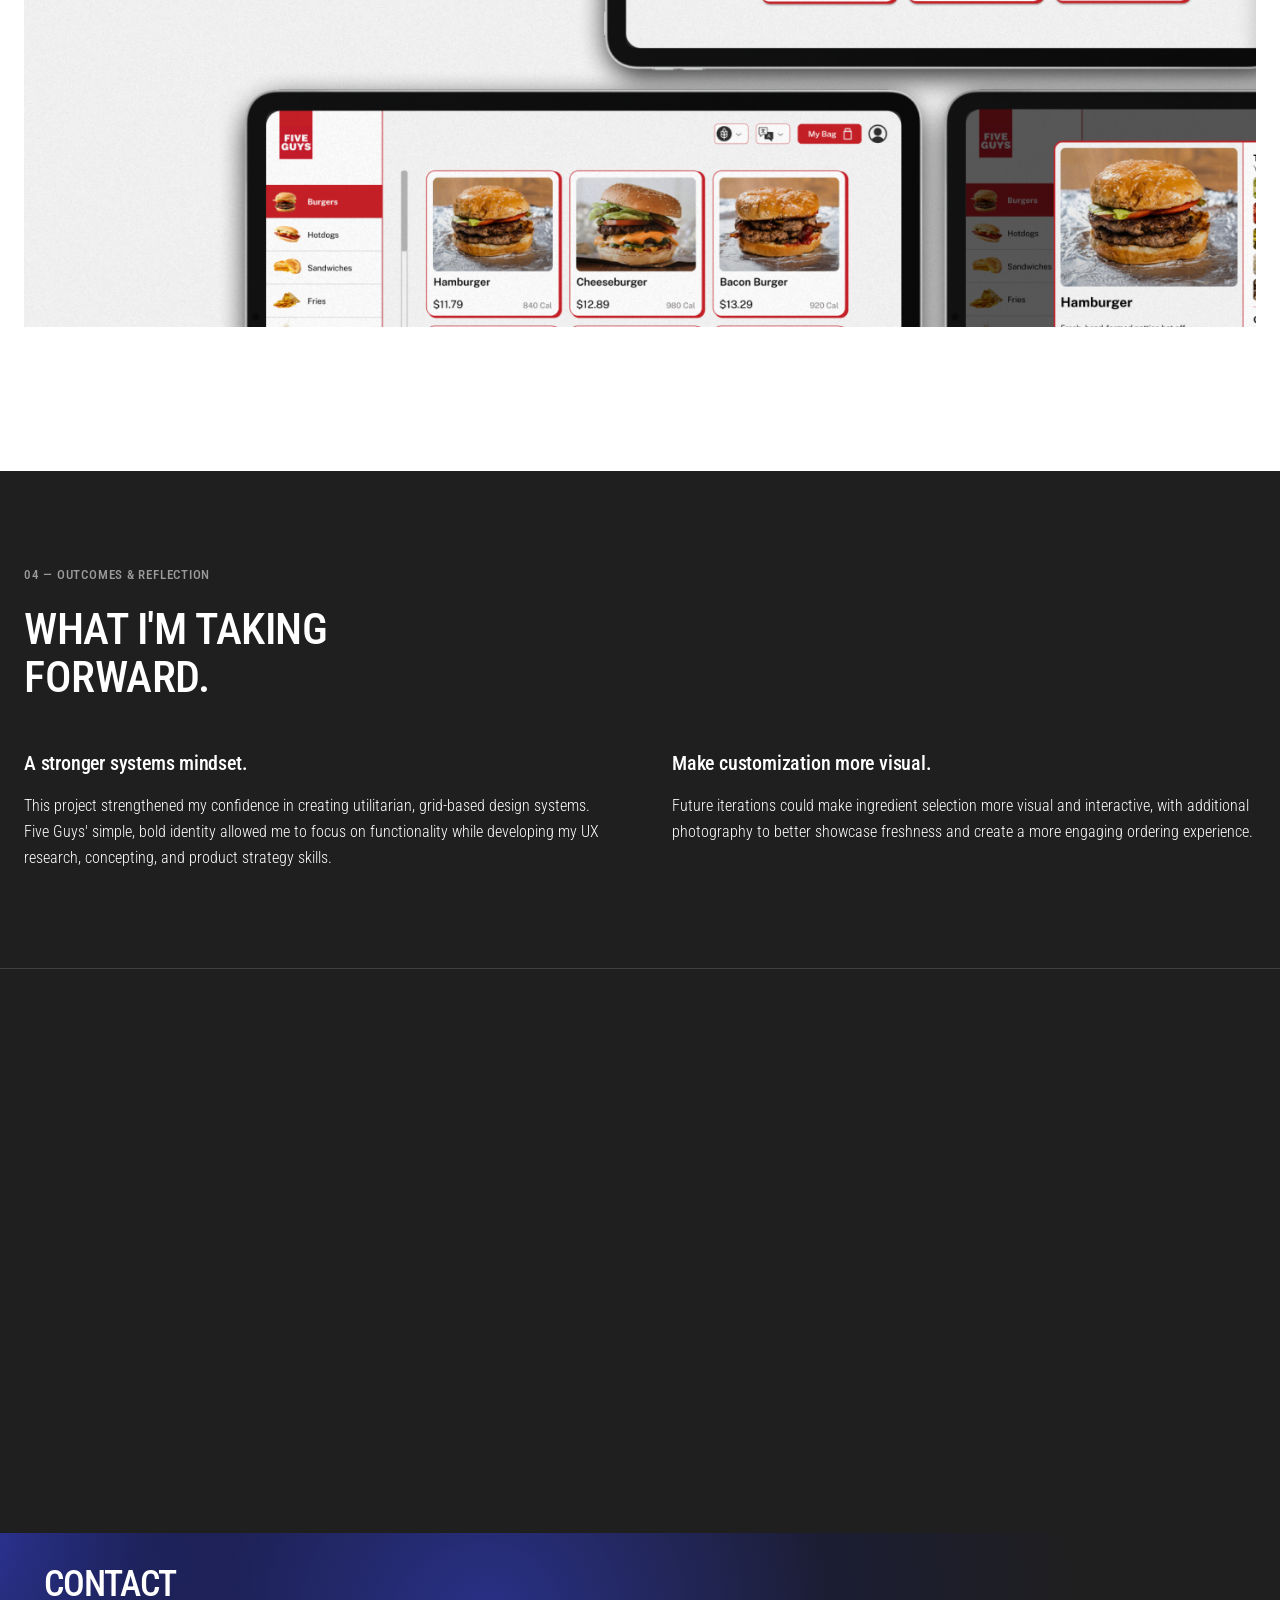
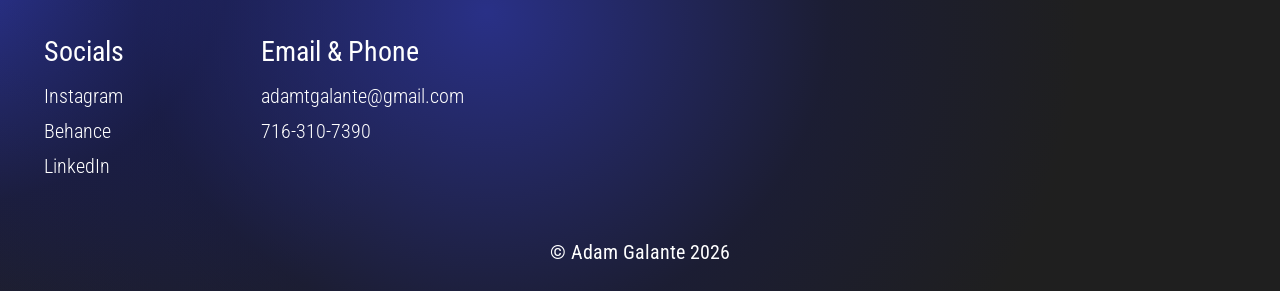
==== commit 572dcd38: "More Projects: large heading in the site's type with a 'Keep exploring' eyebrow Co-Authored-By: Clau" ====
--- a/projects/five-guys-kiosk.html
+++ b/projects/five-guys-kiosk.html
@@ -101,7 +101,8 @@
 
   <section class="project-next" aria-labelledby="moreProjects">
     <div class="project-next-inner">
-      <h2 class="project-next-label" id="moreProjects">More Projects</h2>
+      <p class="project-next-eyebrow reveal">Keep exploring</p>
+      <h2 class="project-next-label reveal" id="moreProjects">More Projects</h2>
       <div class="project-cards">
       <a class="project-card reveal" style="--i:0" href="nc-drivers-license.html" aria-label="View North Carolina Drivers License project">
         <div class="project-card-thumb"><img src="../assets/images/nc-drivers-license.jpg" alt="North Carolina digital driver's license app" width="1604" height="902" loading="lazy"></div>
--- a/assets/css/project.css
+++ b/assets/css/project.css
@@ -266,20 +266,26 @@
   max-width:var(--content);
   margin:0 auto;
 }
-.project-next-label{
-  margin:0 0 32px;
-  font-size:13px;
+.project-next-eyebrow{
+  margin:0 0 14px;
+  font-size:16px;
   font-weight:500;
   text-transform:uppercase;
   letter-spacing:.06em;
-  opacity:.55;
+  opacity:.6;
+}
+.project-next-label{
+  margin:0 0 clamp(32px,4vw,56px);
+  font-size:clamp(40px,4.44vw,64px);
+  font-weight:500;
+  line-height:normal;
 }
 .project-cards{
   display:grid;
   grid-template-columns:repeat(3,minmax(0,1fr));
   gap:clamp(16px,2vw,32px);
 }
-.project-card{display:block;color:var(--white);}
+.project-card{display:block;position:relative;color:var(--white);}
 .project-card-thumb{
   position:relative;
   aspect-ratio:16/9;
@@ -291,16 +297,35 @@
   display:block;
   width:100%;height:100%;
   object-fit:cover;
-  transition:transform .6s cubic-bezier(.16,.84,.44,1), opacity .3s ease;
-}
-.project-card:hover .project-card-thumb img{transform:scale(1.05);}
+  transition:transform .6s cubic-bezier(.16,.84,.44,1);
+}
+/* black gradient that supports the title once it appears on hover */
+.project-card-thumb::after{
+  content:"";
+  position:absolute;inset:0;
+  background:linear-gradient(to top, rgba(0,0,0,.82) 0%, rgba(0,0,0,.45) 32%, rgba(0,0,0,0) 62%);
+  opacity:0;
+  transition:opacity .4s ease;
+  pointer-events:none;
+}
+.project-card:hover .project-card-thumb img{transform:scale(1.04);}
+.project-card:hover .project-card-thumb::after,
+.project-card:focus-visible .project-card-thumb::after{opacity:1;}
+/* the name lives on the image — hidden until hover, like the homepage cards */
 .project-card-meta{
-  display:flex;
-  flex-wrap:wrap;
-  align-items:baseline;
-  justify-content:space-between;
-  gap:4px 16px;
-  margin-top:14px;
+  position:absolute;
+  left:0;right:0;bottom:0;
+  padding:0 20px 18px;
+  opacity:0;
+  transform:translateY(8px);
+  transition:opacity .4s ease, transform .4s ease;
+  pointer-events:none;
+}
+.project-card:hover .project-card-meta,
+.project-card:focus-visible .project-card-meta{opacity:1;transform:none;}
+@media (hover:none){
+  .project-card-thumb::after{opacity:1;}
+  .project-card-meta{opacity:1;transform:none;}
 }
 .project-card-title{
   margin:0;
@@ -308,7 +333,7 @@
   font-weight:500;
   line-height:1.2;
 }
-.project-card-title::after{content:" \2197";opacity:.6;}
+.project-card-title::after{content:" \2197";opacity:.7;}
 @media (max-width:900px){
   .project-next{padding:64px var(--gutter);}
   .project-cards{grid-template-columns:1fr;gap:32px;}
